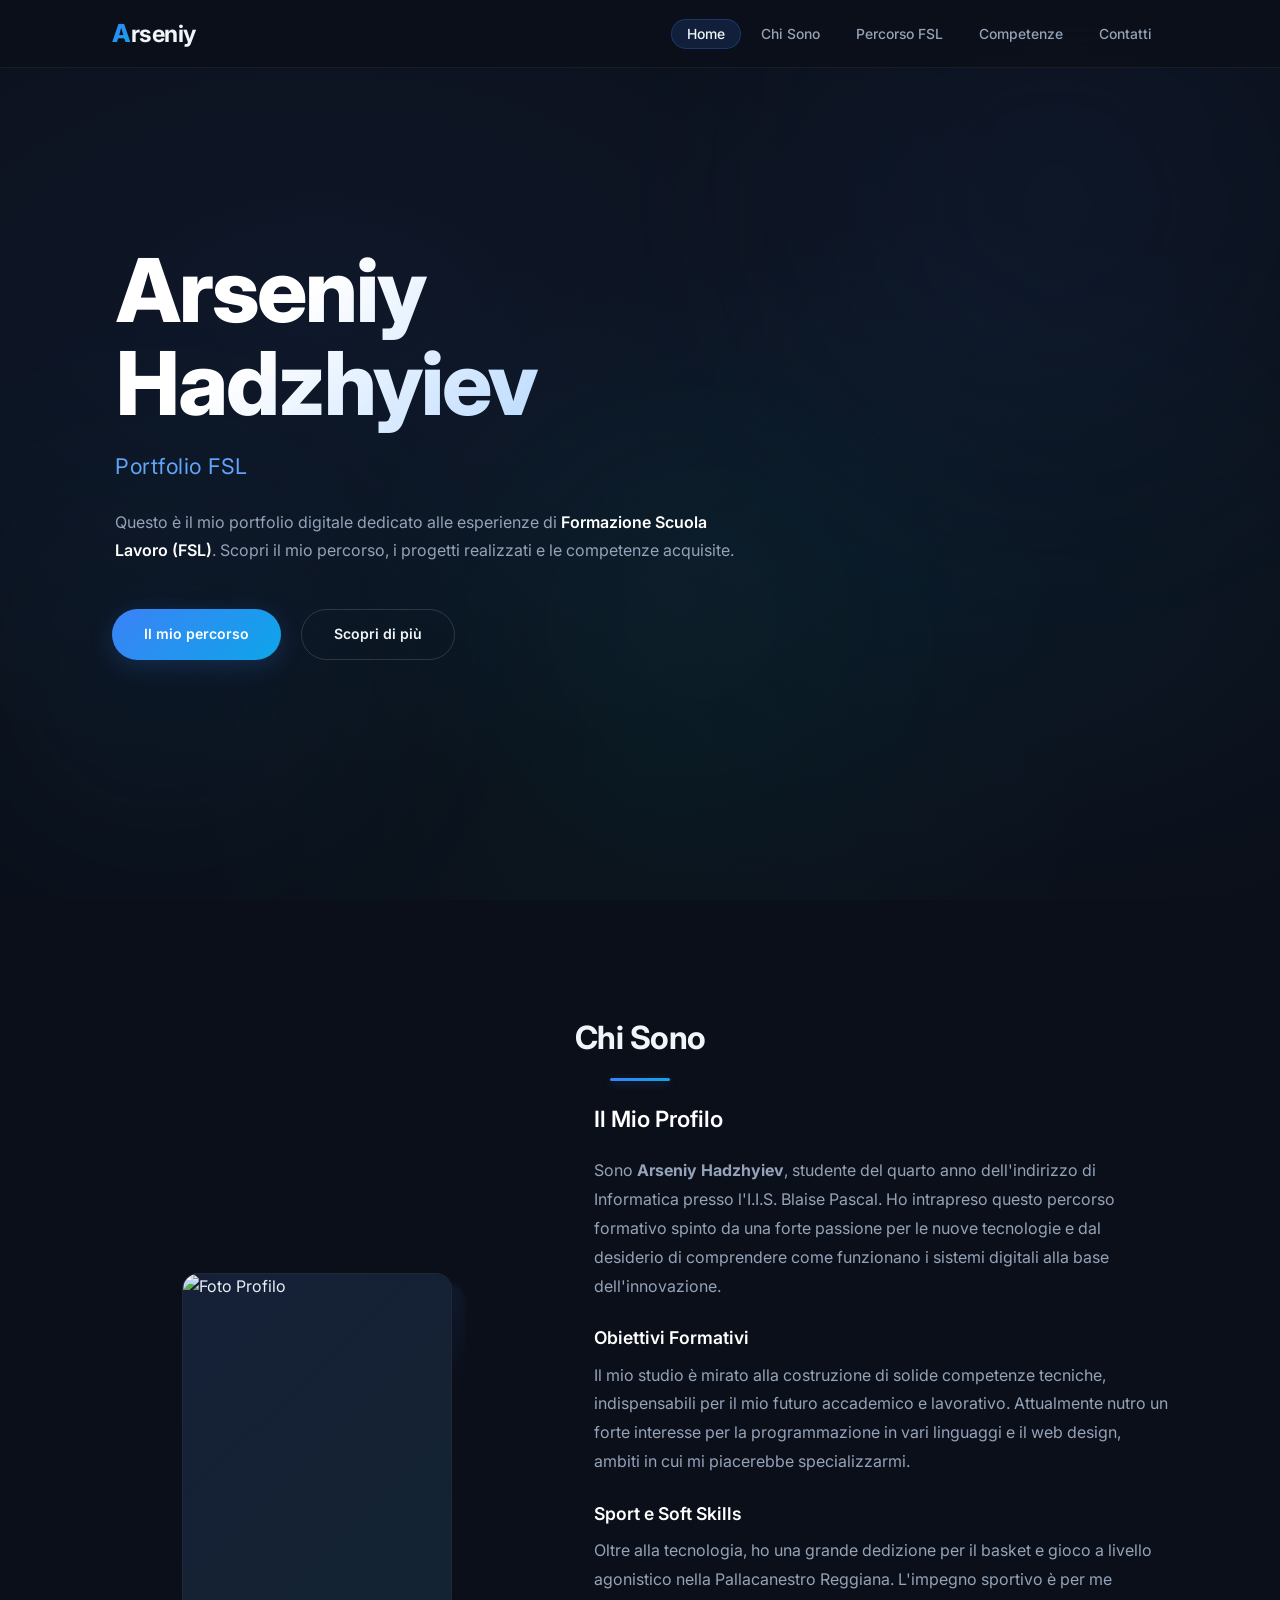
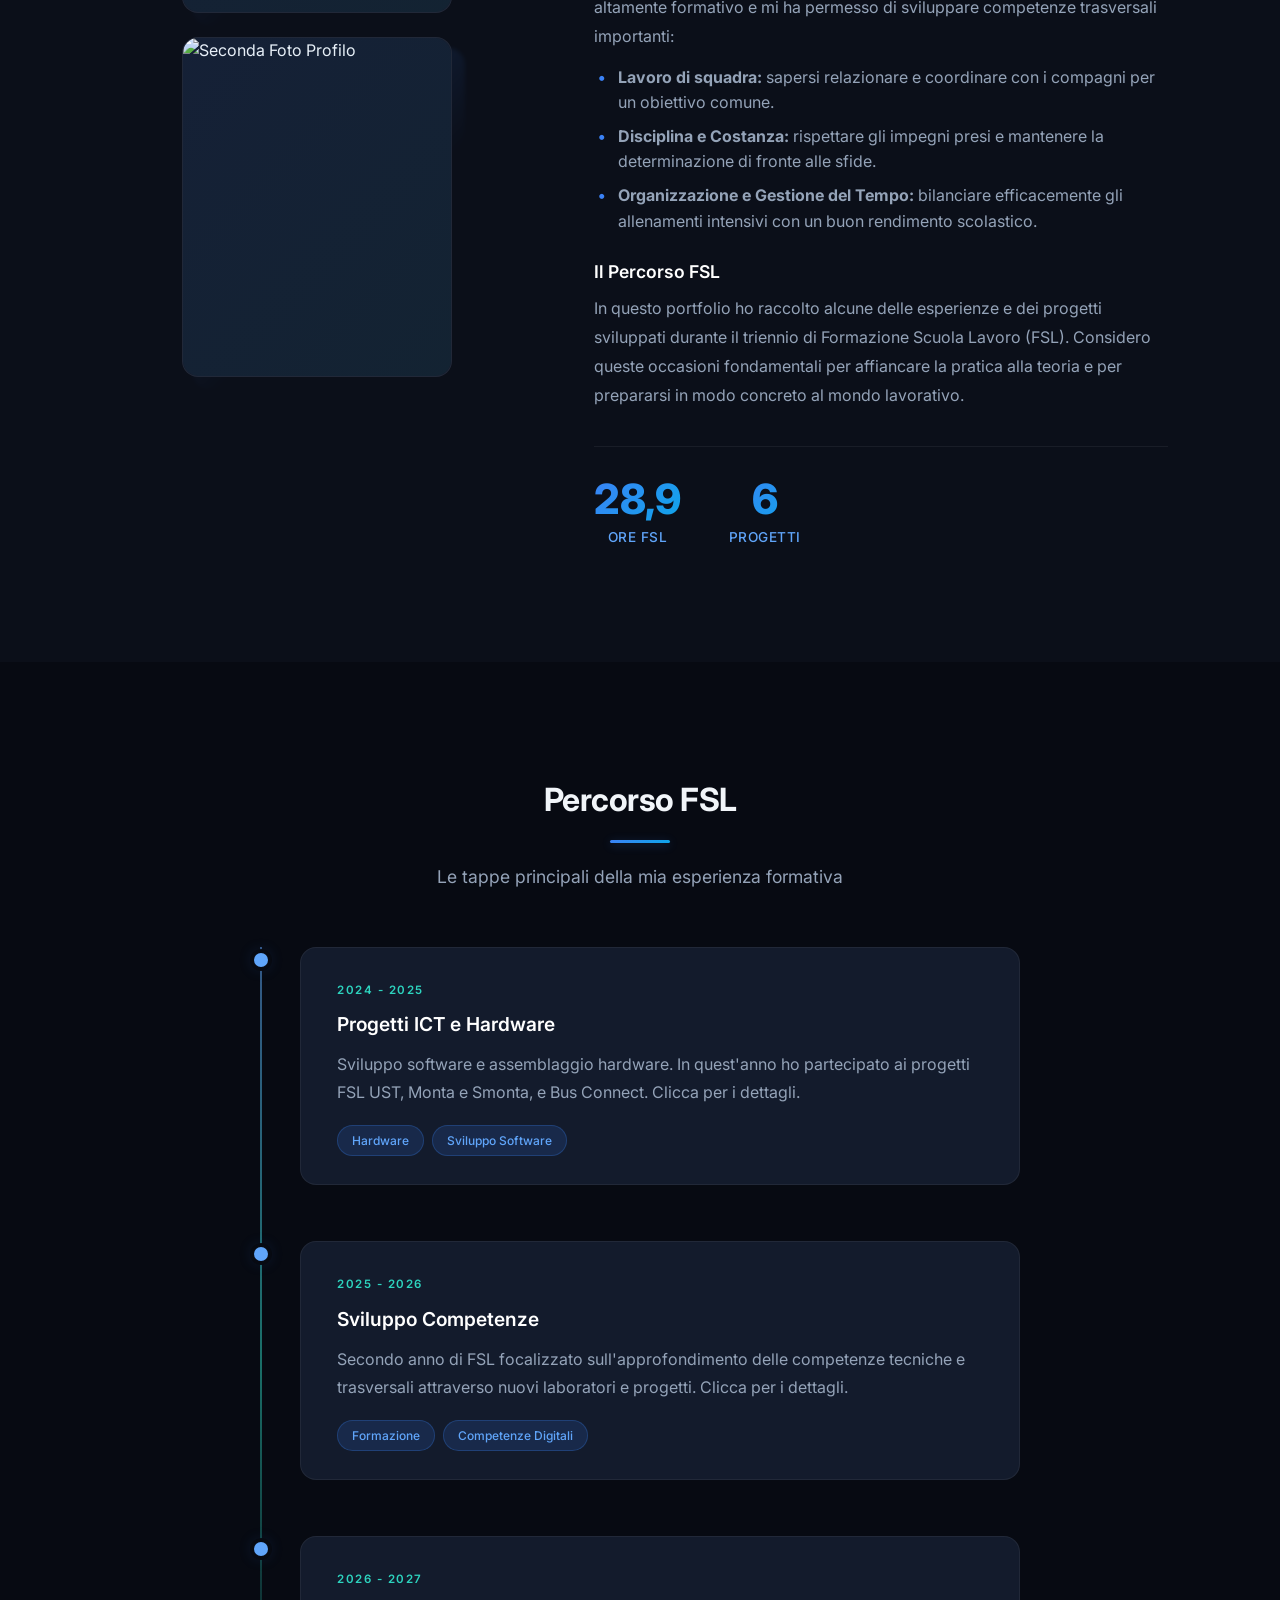
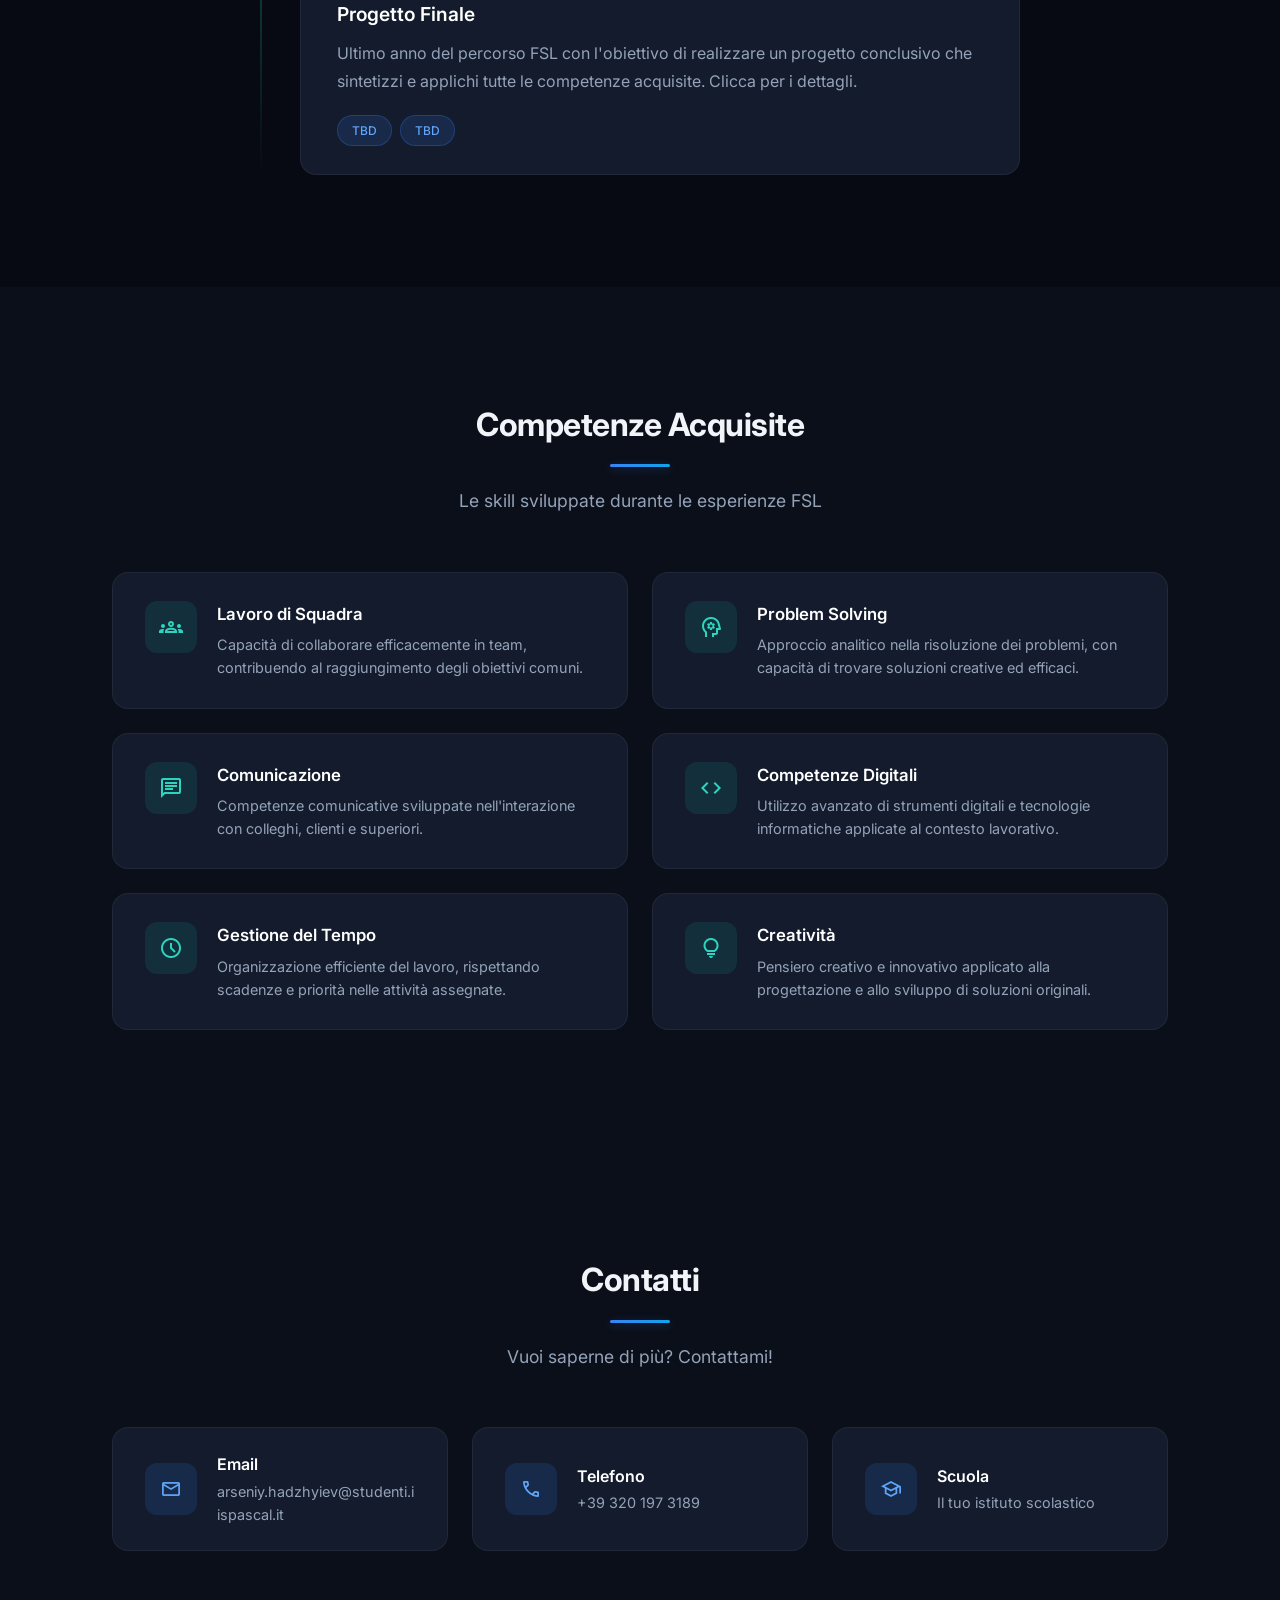
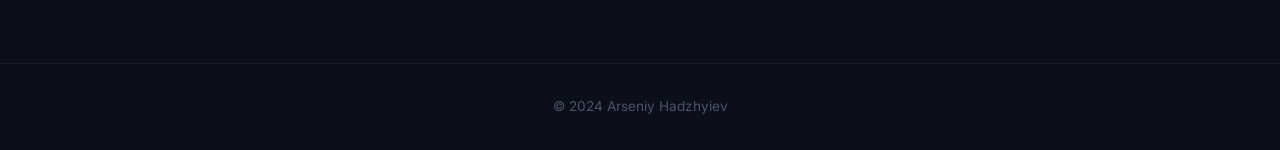
==== index.html @ a4fd539d "Add files via upload" ====
<!DOCTYPE html>
<html lang="it">
<head>
    <meta charset="UTF-8">
    <meta name="viewport" content="width=device-width, initial-scale=1.0">
    <meta name="description" content="Portfolio FSL - Formazione Scuola Lavoro">
    <title>Portfolio FSL | Arseniy</title>
    <link rel="stylesheet" href="style.css">
    <link rel="preconnect" href="https://fonts.googleapis.com">
    <link rel="preconnect" href="https://fonts.gstatic.com" crossorigin>
    <link href="https://fonts.googleapis.com/css2?family=Inter:wght@300;400;500;600;700;800&display=swap" rel="stylesheet">
    <link href="https://fonts.googleapis.com/css2?family=Material+Symbols+Outlined:opsz,wght,FILL,GRAD@24,400,0,0" rel="stylesheet">
</head>
<body>

    <!-- NAVBAR -->
    <nav class="navbar" id="navbar">
        <div class="nav-container">
            <a href="#home" class="nav-logo">
                <span class="logo-accent">A</span>rseniy
            </a>
            <ul class="nav-links" id="navLinks">
                <li><a href="#home" class="nav-link active" data-section="home">Home</a></li>
                <li><a href="#chi-sono" class="nav-link" data-section="chi-sono">Chi Sono</a></li>
                <li class="nav-item-dropdown no-dropdown">
                    <a href="#percorso" class="nav-link" data-section="percorso">Percorso FSL</a>
                    <ul class="dropdown-menu">
                        <li><a href="progetto-1.html" class="dropdown-link">2024 - 2025</a></li>
                        <li><a href="progetto-2.html" class="dropdown-link">2025 - 2026</a></li>
                        <li><a href="progetto-3.html" class="dropdown-link">2026 - 2027</a></li>
                    </ul>
                </li>

                <li><a href="#competenze" class="nav-link" data-section="competenze">Competenze</a></li>
                <li><a href="#contatti" class="nav-link" data-section="contatti">Contatti</a></li>
            </ul>
            <button class="nav-toggle" id="navToggle" aria-label="Menu">
                <span></span>
                <span></span>
                <span></span>
            </button>
        </div>
    </nav>

    <!-- HERO / HOME -->
    <section class="hero" id="home">
        <div class="hero-glow hero-glow-1"></div>
        <div class="hero-glow hero-glow-2"></div>
        <div class="hero-glow hero-glow-3"></div>
        <div class="hero-content">
            <h1 class="hero-title reveal-up">Arseniy Hadzhyiev</h1>
            <p class="hero-subtitle reveal-up">Portfolio FSL</p>
            <p class="hero-description reveal-up">
                Questo è il mio portfolio digitale dedicato alle esperienze di 
                <strong>Formazione Scuola Lavoro (FSL)</strong>. 
                Scopri il mio percorso, i progetti realizzati e le competenze acquisite.
            </p>
            <div class="hero-cta reveal-up">
                <a href="#percorso" class="btn btn-primary">Il mio percorso</a>
                <a href="#chi-sono" class="btn btn-outline">Scopri di più</a>
            </div>
        </div>
    </section>

    <!-- CHI SONO -->
    <section class="section" id="chi-sono">
        <div class="container">
            <h2 class="section-title reveal-up">Chi Sono</h2>
            <div class="section-line reveal-up"></div>
            <div class="about-grid">
                <div class="about-image reveal-left about-images-container">
                    
                    <!-- Foto Principale -->
                    <div class="about-img-wrapper">
                        <div class="about-img-placeholder">
                            <img src="/img/o.avif" alt="Foto Profilo" class="profile-photo">
                        </div>
                        <div class="about-img-border"></div>
                    </div>

                    <!-- Seconda Foto -->
                    <div class="about-img-wrapper">
                        <div class="about-img-placeholder">
                            <img src="/img/io.jpeg" alt="Seconda Foto Profilo" class="profile-photo">
                        </div>
                        <div class="about-img-border"></div>
                    </div>

                </div>
                <div class="about-text reveal-right">
                    <h3>Il Mio Profilo</h3>
                    <p>
                        Sono <strong>Arseniy Hadzhyiev</strong>, studente del quarto anno dell'indirizzo di Informatica presso l'I.I.S. Blaise Pascal. Ho intrapreso questo percorso formativo spinto da una forte passione per le nuove tecnologie e dal desiderio di comprendere come funzionano i sistemi digitali alla base dell'innovazione.
                    </p>

                    <h4>Obiettivi Formativi</h4>
                    <p>
                        Il mio studio è mirato alla costruzione di solide competenze tecniche, indispensabili per il mio futuro accademico e lavorativo. Attualmente nutro un forte interesse per la programmazione in vari linguaggi e il web design, ambiti in cui mi piacerebbe specializzarmi.
                    </p>

                    <h4>Sport e Soft Skills</h4>
                    <p>
                        Oltre alla tecnologia, ho una grande dedizione per il basket e gioco a livello agonistico nella Pallacanestro Reggiana. L'impegno sportivo è per me altamente formativo e mi ha permesso di sviluppare competenze trasversali importanti:
                    </p>
                    <ul>
                        <li><strong>Lavoro di squadra:</strong> sapersi relazionare e coordinare con i compagni per un obiettivo comune.</li>
                        <li><strong>Disciplina e Costanza:</strong> rispettare gli impegni presi e mantenere la determinazione di fronte alle sfide.</li>
                        <li><strong>Organizzazione e Gestione del Tempo:</strong> bilanciare efficacemente gli allenamenti intensivi con un buon rendimento scolastico.</li>
                    </ul>

                    <h4>Il Percorso FSL</h4>
                    <p>
                        In questo portfolio ho raccolto alcune delle esperienze e dei progetti sviluppati durante il triennio di Formazione Scuola Lavoro (FSL). Considero queste occasioni fondamentali per affiancare la pratica alla teoria e per prepararsi in modo concreto al mondo lavorativo.
                    </p>
                    <div class="about-stats">
                        <div class="stat-item">
                            <span class="stat-number" data-target="29.5">0</span>
                            <span class="stat-label">Ore FSL</span>
                        </div>
                        <div class="stat-item">
                            <span class="stat-number" data-target="6">0</span>
                            <span class="stat-label">Progetti</span>
                        </div>
                    </div>
                </div>
            </div>
        </div>
    </section>

    <!-- PERCORSO FSL -->
    <section class="section section-alt" id="percorso">
        <div class="container">
            <h2 class="section-title reveal-up">Percorso FSL</h2>
            <div class="section-line reveal-up"></div>
            <p class="section-subtitle reveal-up">Le tappe principali della mia esperienza formativa</p>

            <div class="timeline">
                <div class="timeline-item reveal-left">
                    <div class="timeline-marker"></div>
                    <a href="progetto-1.html" class="timeline-content">
                        <span class="timeline-date">2024 - 2025</span>
                        <h3>Progetti ICT e Hardware</h3>
                        <p>
                            Sviluppo software e assemblaggio hardware. In quest'anno ho partecipato 
                            ai progetti FSL UST, Monta e Smonta, e Bus Connect. Clicca per i dettagli.
                        </p>
                        <div class="timeline-tags">
                            <span class="tag">Hardware</span>
                            <span class="tag">Sviluppo Software</span>
                        </div>
                    </a>
                </div>
                <div class="timeline-item reveal-right">
                    <div class="timeline-marker"></div>
                    <a href="progetto-2.html" class="timeline-content">
                        <span class="timeline-date">2025 - 2026</span>
                        <h3>Sviluppo Competenze</h3>
                        <p>
                            Secondo anno di FSL focalizzato sull'approfondimento delle competenze 
                            tecniche e trasversali attraverso nuovi laboratori e progetti. Clicca per i dettagli.
                        </p>
                        <div class="timeline-tags">
                            <span class="tag">Formazione</span>
                            <span class="tag">Competenze Digitali</span>
                        </div>
                    </a>
                </div>
                <div class="timeline-item reveal-left">
                    <div class="timeline-marker"></div>
                    <a href="progetto-3.html" class="timeline-content">
                        <span class="timeline-date">2026 - 2027</span>
                        <h3>Progetto Finale</h3>
                        <p>
                            Ultimo anno del percorso FSL con l'obiettivo di realizzare un 
                            progetto conclusivo che sintetizzi e applichi tutte le competenze acquisite. Clicca per i dettagli.
                        </p>
                        <div class="timeline-tags">
                            <span class="tag">TBD</span>
                            <span class="tag">TBD</span>
                        </div>
                    </a>
                </div>
            </div>
        </div>
    </section>


    <!-- COMPETENZE -->
    <section class="section" id="competenze">
        <div class="container">
            <h2 class="section-title reveal-up">Competenze Acquisite</h2>
            <div class="section-line reveal-up"></div>
            <p class="section-subtitle reveal-up">Le skill sviluppate durante le esperienze FSL</p>

            <div class="skills-grid">
                <div class="skill-card reveal-up">
                    <div class="skill-icon">
                        <span class="material-symbols-outlined">groups</span>
                    </div>
                    <div>
                        <h3>Lavoro di Squadra</h3>
                        <p>Capacità di collaborare efficacemente in team, contribuendo al raggiungimento degli obiettivi comuni.</p>
                    </div>
                </div>
                <div class="skill-card reveal-up">
                    <div class="skill-icon">
                        <span class="material-symbols-outlined">psychology</span>
                    </div>
                    <div>
                        <h3>Problem Solving</h3>
                        <p>Approccio analitico nella risoluzione dei problemi, con capacità di trovare soluzioni creative ed efficaci.</p>
                    </div>
                </div>
                <div class="skill-card reveal-up">
                    <div class="skill-icon">
                        <span class="material-symbols-outlined">chat</span>
                    </div>
                    <div>
                        <h3>Comunicazione</h3>
                        <p>Competenze comunicative sviluppate nell'interazione con colleghi, clienti e superiori.</p>
                    </div>
                </div>
                <div class="skill-card reveal-up">
                    <div class="skill-icon">
                        <span class="material-symbols-outlined">code</span>
                    </div>
                    <div>
                        <h3>Competenze Digitali</h3>
                        <p>Utilizzo avanzato di strumenti digitali e tecnologie informatiche applicate al contesto lavorativo.</p>
                    </div>
                </div>
                <div class="skill-card reveal-up">
                    <div class="skill-icon">
                        <span class="material-symbols-outlined">schedule</span>
                    </div>
                    <div>
                        <h3>Gestione del Tempo</h3>
                        <p>Organizzazione efficiente del lavoro, rispettando scadenze e priorità nelle attività assegnate.</p>
                    </div>
                </div>
                <div class="skill-card reveal-up">
                    <div class="skill-icon">
                        <span class="material-symbols-outlined">lightbulb</span>
                    </div>
                    <div>
                        <h3>Creatività</h3>
                        <p>Pensiero creativo e innovativo applicato alla progettazione e allo sviluppo di soluzioni originali.</p>
                    </div>
                </div>
            </div>
        </div>
    </section>

    <!-- CONTATTI -->
    <section class="section" id="contatti">
        <div class="container">
            <h2 class="section-title reveal-up">Contatti</h2>
            <div class="section-line reveal-up"></div>
            <p class="section-subtitle reveal-up">Vuoi saperne di più? Contattami!</p>

            <div class="contact-cards reveal-up">
                <div class="contact-item">
                    <div class="contact-icon">
                        <span class="material-symbols-outlined">mail</span>
                    </div>
                    <div>
                        <h4>Email</h4>
                        <p><a href="https://mail.google.com/mail/?view=cm&fs=1&to=arseniy.hadzhyiev@studenti.iispascal.it" target="_blank" class="contact-link">arseniy.hadzhyiev@studenti.iispascal.it</a></p>
                    </div>
                </div>
                <div class="contact-item">
                    <div class="contact-icon">
                        <span class="material-symbols-outlined">phone</span>
                    </div>
                    <div>
                        <h4>Telefono</h4>
                        <p>+39 320 197 3189</p>
                    </div>
                </div>
                <div class="contact-item">
                    <div class="contact-icon">
                        <span class="material-symbols-outlined">school</span>
                    </div>
                    <div>
                        <h4>Scuola</h4>
                        <p>Il tuo istituto scolastico</p>
                    </div>
                </div>
            </div>
        </div>
    </section>

    <!-- FOOTER -->
    <footer class="footer">
        <div class="container">
            <div class="footer-content">
                <p>&copy; 2024 Arseniy Hadzhyiev</p>
            </div>
        </div>
    </footer>

    <script src="script.js"></script>
</body>
</html>
---- style.css ----
/* ========================================
   DESIGN TOKENS
   ======================================== */
:root {
    /* Background — Professional Midnight Slae */
    --bg:             #0b0f19;
    --bg-alt:         #070a12;
    --surface:        #131b2c;
    --surface-2:      #1c2841;
    --border:         rgba(255, 255, 255, 0.06);
    --border-hover:   rgba(255, 255, 255, 0.14);

    /* Text */
    --text:           #f1f5f9;
    --text-muted:     #94a3b8;
    --text-dim:       #475569;

    /* Accent — Modern Azure / Royal Blue */
    --accent:         #3b82f6;
    --accent-light:   #60a5fa;
    --accent-dark:    #2563eb;
    --accent-glow:    rgba(59, 130, 246, 0.15);
    --accent-glow2:   rgba(59, 130, 246, 0.25);
    
    /* Professional sleek gradient (Azure -> Sky) */
    --grad-accent:    linear-gradient(135deg, #3b82f6, #0ea5e9);

    /* Secondary accent — Soft Mint/Cyan for contrast */
    --accent2:        #14b8a6;
    --accent2-light:  #2dd4bf;
    --accent2-glow:   rgba(20, 184, 166, 0.12);

    /* Hero background with subtle professional gradients */
    --grad-hero:      radial-gradient(ellipse at 25% 35%, rgba(59, 130, 246, 0.08) 0%, transparent 55%),
                      radial-gradient(ellipse at 75% 65%, rgba(14, 165, 233, 0.06) 0%, transparent 45%),
                      radial-gradient(ellipse at 50% 85%, rgba(20, 184, 166, 0.04) 0%, transparent 50%);

    /* Typography */
    --font:           'Inter', -apple-system, BlinkMacSystemFont, sans-serif;

    /* Spacing */
    --section-pad:    7rem;

    /* Radius */
    --radius:         12px;
    --radius-lg:      16px;
    --radius-full:    999px;

    /* Transitions */
    --ease:           cubic-bezier(0.22, 1, 0.36, 1);
    --t-fast:         200ms;
    --t-mid:          350ms;
    --t-slow:         600ms;

    /* Shadows */
    --shadow:         0 8px 30px rgba(0,0,0,0.4);
    --shadow-accent:  0 6px 24px rgba(59, 130, 246, 0.2);

    --nav-h:          68px;
}

/* ========================================
   RESET
   ======================================== */
*, *::before, *::after { margin: 0; padding: 0; box-sizing: border-box; }

html {
    scroll-behavior: smooth;
    scroll-padding-top: var(--nav-h);
}

body {
    font-family: var(--font);
    background: var(--bg);
    color: var(--text);
    line-height: 1.6;
    overflow-x: hidden;
    -webkit-font-smoothing: antialiased;
}

::selection { background: var(--accent); color: #fff; }
a { color: inherit; text-decoration: none; }
ul { list-style: none; }

.container {
    max-width: 1120px;
    margin: 0 auto;
    padding: 0 2rem;
}

/* ========================================
   NAVBAR
   ======================================== */
.navbar {
    position: fixed;
    inset: 0 0 auto 0;
    height: var(--nav-h);
    z-index: 1000;
    background: rgba(11, 15, 25, 0.75);
    backdrop-filter: blur(18px);
    -webkit-backdrop-filter: blur(18px);
    border-bottom: 1px solid var(--border);
    transition: background var(--t-mid) var(--ease),
                box-shadow var(--t-mid) var(--ease),
                border-color var(--t-mid) var(--ease);
}

.navbar.scrolled {
    background: rgba(11, 15, 25, 0.96);
    box-shadow: 0 4px 30px rgba(0,0,0,0.4), 0 1px 0 rgba(59, 130, 246, 0.1);
    border-bottom-color: rgba(59, 130, 246, 0.15);
}

.nav-container {
    max-width: 1120px;
    margin: 0 auto;
    padding: 0 2rem;
    height: 100%;
    display: flex;
    align-items: center;
    justify-content: space-between;
}

.nav-logo {
    font-size: 1.45rem;
    font-weight: 700;
    letter-spacing: -0.5px;
    transition: opacity var(--t-fast);
}
.nav-logo:hover { opacity: 0.8; }

.logo-accent {
    background: var(--grad-accent);
    -webkit-background-clip: text;
    -webkit-text-fill-color: transparent;
    background-clip: text;
    font-weight: 800;
    font-size: 1.55rem;
}

.nav-links { display: flex; gap: 4px; list-style: none; }

/* Dropdown Container */
.nav-item-dropdown {
    position: relative;
}


.nav-link {
    padding: 7px 16px;
    font-size: 0.87rem;
    font-weight: 500;
    color: var(--text-muted);
    border-radius: var(--radius-full);
    transition: color var(--t-fast), background var(--t-fast);
}

.nav-link:hover {
    color: var(--text);
    background: rgba(255,255,255,0.05);
}

.nav-link.active {
    color: var(--text);
    background: var(--accent-glow);
    box-shadow: inset 0 0 0 1px rgba(59, 130, 246, 0.25);
}

/* Dropdown Menu */
.dropdown-menu {
    position: absolute;
    top: 120%; /* Vertical offset from projects.css */
    left: 50%;
    transform: translateX(-50%) translateY(10px);
    width: 140px;
    background: rgba(11, 15, 25, 0.95);
    backdrop-filter: blur(20px);
    border: 1px solid var(--border);
    border-radius: var(--radius);
    padding: 0.5rem;
    opacity: 0;
    visibility: hidden;
    transition: all 0.4s var(--ease);
    transition-delay: 0.1s;
    box-shadow: 0 10px 40px rgba(0,0,0,0.5);
    display: flex;
    flex-direction: column;
    gap: 2px;
    z-index: 1001;
    text-align: center;
}

/* Hide dropdown on Home page */
.nav-item-dropdown.no-dropdown:hover .dropdown-menu {
    display: none !important;
}

.nav-item-dropdown:not(.no-dropdown):hover .dropdown-menu {
    opacity: 1;
    visibility: visible;
    transform: translateX(-50%) translateY(0);
}

.dropdown-link {
    padding: 6px 10px; /* More compact padding */
    font-size: 0.82rem;
    font-weight: 500;
    color: var(--text-muted);
    border-radius: var(--radius);
    transition: all var(--t-fast);
    margin: 0 4px; /* Internal margins to shrink the hover box */
}

.dropdown-link:hover {
    color: var(--text);
    background: rgba(255,255,255,0.06);
}


.dropdown-link.active {
    color: var(--accent-light);
    background: var(--accent-glow);
}



/* Mobile toggle */

.nav-toggle {
    display: none;
    flex-direction: column;
    gap: 5px;
    background: none;
    border: none;
    cursor: pointer;
    padding: 6px;
    z-index: 1001;
}

.nav-toggle span {
    display: block;
    width: 22px;
    height: 2px;
    background: var(--text);
    border-radius: 2px;
    transition: transform var(--t-mid) var(--ease), opacity var(--t-fast);
}

.nav-toggle.active span:nth-child(1) { transform: translateY(7px) rotate(45deg); }
.nav-toggle.active span:nth-child(2) { opacity: 0; }
.nav-toggle.active span:nth-child(3) { transform: translateY(-7px) rotate(-45deg); }

/* ========================================
   HERO
   ======================================== */
.hero {
    min-height: 100vh;
    display: flex;
    align-items: center;
    justify-content: flex-start;
    position: relative;
    overflow: hidden;
    background: var(--grad-hero), var(--bg);
    padding: 0 2rem;
}

/* Ambient glows */
.hero-glow {
    position: absolute;
    border-radius: 50%;
    filter: blur(120px);
    pointer-events: none;
    opacity: 0.6;
}

.hero-glow-1 {
    width: 500px;
    height: 500px;
    background: rgba(59, 130, 246, 0.12);
    top: -5%;
    right: -2%;
    animation: drift 22s ease-in-out infinite;
}

.hero-glow-2 {
    width: 380px;
    height: 380px;
    background: rgba(14, 165, 233, 0.1);
    bottom: 5%;
    left: -2%;
    animation: drift 22s ease-in-out infinite reverse;
}

.hero-glow-3 {
    width: 250px;
    height: 250px;
    background: rgba(20, 184, 166, 0.08);
    top: 55%;
    left: 45%;
    animation: drift 26s ease-in-out infinite;
    animation-delay: -5s;
}

@keyframes drift {
    0%, 100% { transform: translate(0, 0); }
    50%      { transform: translate(30px, -20px); }
}

.hero-content {
    text-align: left;
    padding: 6rem 0;
    max-width: 640px;
    margin-left: max(2rem, calc((100vw - 1120px) / 2));
    position: relative;
    z-index: 1;
}

.hero-title {
    font-size: clamp(2.8rem, 7vw, 5.5rem);
    font-weight: 800;
    padding: 4px;
    letter-spacing: -2px;
    line-height: 1.05;
    margin-bottom: 1rem;
    background: linear-gradient(135deg, #ffffff 30%, #93c5fd 100%);
    -webkit-background-clip: text;
    -webkit-text-fill-color: transparent;
    background-clip: text;
}

.hero-subtitle {
    font-size: 1.35rem;
    color: var(--accent-light);
    font-weight: 400;
    margin-bottom: 1.5rem;
    padding-left: 3px;
    letter-spacing: 0.5px;
}

.hero-description {
    font-size: 1rem;
    color: var(--text-muted);
    line-height: 1.8;
    margin-bottom: 2.75rem;
    padding-left: 3px;
}

.hero-description strong {
    color: #fff;
    font-weight: 600;
}

.hero-cta {
    display: flex;
    gap: 1.25rem;
    flex-wrap: wrap;
}

/* ========================================
   BUTTONS
   ======================================== */
.btn {
    display: inline-flex;
    align-items: center;
    gap: 0.5rem;
    padding: 13px 32px;
    font-family: var(--font);
    font-size: 0.88rem;
    font-weight: 600;
    border-radius: var(--radius-full);
    border: none;
    cursor: pointer;
    transition: all var(--t-mid) var(--ease);
}

.btn-primary {
    background: var(--grad-accent);
    color: #fff;
    box-shadow: var(--shadow-accent);
}

.btn-primary:hover {
    transform: translateY(-2px);
    box-shadow: 0 8px 24px rgba(59, 130, 246, 0.35);
}

.btn-outline {
    background: transparent;
    color: var(--text);
    border: 1px solid var(--border-hover);
}

.btn-outline:hover {
    border-color: var(--accent-light);
    color: #fff;
    background: var(--accent-glow);
    transform: translateY(-2px);
    box-shadow: 0 4px 16px rgba(59, 130, 246, 0.15);
}

.btn-full { width: 100%; justify-content: center; }

/* ========================================
   SECTIONS
   ======================================== */
.section {
    padding: var(--section-pad) 0;
}

.section-alt {
    background: var(--bg-alt);
}

.section-title {
    font-size: 2rem;
    font-weight: 700;
    text-align: center;
    letter-spacing: -0.5px;
}

.section-line {
    width: 60px;
    height: 3px;
    background: var(--grad-accent);
    margin: 0.9rem auto 1.25rem;
    border-radius: var(--radius-full);
    box-shadow: 0 2px 10px rgba(59, 130, 246, 0.3);
}

.section-subtitle {
    text-align: center;
    color: var(--text-muted);
    font-size: 1.1rem;
    max-width: 520px;
    margin: 0 auto 3.5rem;
}

/* ========================================
   ABOUT
   ======================================== */
.about-grid {
    display: grid;
    grid-template-columns: 1fr 1.4fr;
    gap: 4.5rem;
    align-items: center;
}

.about-img-wrapper {
    position: relative;
    width: 270px;
    height: 340px;
    margin: 0 auto;
}

.about-img-placeholder {
    width: 100%;
    height: 100%;
    background: var(--surface);
    border-radius: var(--radius-lg);
    display: flex;
    align-items: center;
    justify-content: center;
    border: 1px solid var(--border);
    position: relative;
    z-index: 1;
    overflow: hidden;
}

.about-img-placeholder::after {
    content: '';
    position: absolute;
    inset: 0;
    background: linear-gradient(135deg, rgba(59, 130, 246, 0.05), rgba(20, 184, 166, 0.05));
    border-radius: inherit;
}

.about-img-placeholder .material-symbols-outlined {
    font-size: 64px;
    background: var(--grad-accent);
    -webkit-background-clip: text;
    -webkit-text-fill-color: transparent;
    filter: drop-shadow(0 4px 10px rgba(59, 130, 246, 0.2));
}

.about-img-border {
    position: absolute;
    inset: -1px;
    border-radius: calc(var(--radius-lg) + 1px);
    background: linear-gradient(135deg, var(--accent), transparent 60%);
    opacity: 0.3;
    transform: translate(12px, 12px);
    transition: transform var(--t-slow) var(--ease), opacity var(--t-slow) var(--ease);
    z-index: 0;
    filter: blur(2px);
}

.about-img-wrapper:hover .about-img-border {
    transform: translate(6px, 6px);
    opacity: 0.5;
    filter: blur(4px);
}

.about-images-container {
    display: flex;
    gap: 1.5rem;
    flex-wrap: wrap;
    justify-content: center;
}

.profile-photo {
    width: 100%;
    height: 100%;
    object-fit: cover;
    display: block;
}

.about-text h3 {
    font-size: 1.4rem;
    font-weight: 600;
    margin-bottom: 1.25rem;
    color: #fff;
}

.about-text p {
    color: var(--text-muted);
    margin-bottom: 0.85rem;
    line-height: 1.8;
}

.about-text h4 {
    font-size: 1.1rem;
    font-weight: 600;
    color: #fff;
    margin-top: 1.5rem;
    margin-bottom: 0.5rem;
}

.about-text ul {
    list-style: none;
    color: var(--text-muted);
    margin-bottom: 1.25rem;
    padding-left: 0.25rem;
}

.about-text ul li {
    margin-bottom: 0.5rem;
    position: relative;
    padding-left: 1.25rem;
}

.about-text ul li::before {
    content: '•';
    color: var(--accent);
    position: absolute;
    left: 0;
    top: 0;
    font-weight: bold;
}

.about-stats {
    display: flex;
    gap: 3rem;
    margin-top: 2.25rem;
    padding-top: 1.75rem;
    border-top: 1px solid var(--border);
}

.stat-item { text-align: center; }

.stat-number {
    display: block;
    font-size: 2.6rem;
    font-weight: 800;
    background: var(--grad-accent);
    -webkit-background-clip: text;
    -webkit-text-fill-color: transparent;
    background-clip: text;
    line-height: 1.2;
}

.stat-label {
    font-size: 0.85rem;
    color: var(--accent-light);
    font-weight: 500;
    text-transform: uppercase;
    letter-spacing: 0.5px;
}

/* ========================================
   TIMELINE
   ======================================== */
.timeline {
    position: relative;
    max-width: 760px;
    margin: 0 auto;
    padding-left: 40px;
}

.timeline::before {
    content: '';
    position: absolute;
    left: 0;
    top: 0;
    bottom: 0;
    width: 2px;
    background: linear-gradient(to bottom, var(--accent-light), var(--accent2-light), transparent);
    opacity: 0.5;
}

.timeline-item {
    position: relative;
    margin-bottom: 3.5rem;
}

.timeline-item:last-child { margin-bottom: 0; }

.timeline-marker {
    position: absolute;
    left: -46px;
    top: 6px;
    width: 14px;
    height: 14px;
    border-radius: 50%;
    background: var(--accent-light);
    box-shadow: 0 0 0 4px var(--bg-alt), 0 0 16px var(--accent-glow2);
    transition: transform var(--t-mid) cubic-bezier(0.34,1.56,0.64,1);
}

.timeline-item:hover .timeline-marker { 
    transform: scale(1.3); 
    background: #fff;
    box-shadow: 0 0 0 4px var(--bg-alt), 0 0 20px var(--accent-light);
}

.timeline-content {
    display: block;
    cursor: pointer;
    background: var(--surface);
    border: 1px solid var(--border);
    border-radius: var(--radius-lg);
    padding: 1.75rem 2.25rem;
    transition: border-color var(--t-mid) var(--ease),
                box-shadow var(--t-mid) var(--ease),
                transform var(--t-mid) var(--ease);
}

.timeline-content:hover {
    border-color: var(--accent-light);
    box-shadow: 0 8px 28px rgba(59, 130, 246, 0.12);
    transform: translateX(6px);
}

.timeline-date {
    font-size: 0.72rem;
    font-weight: 600;
    color: var(--accent2-light);
    text-transform: uppercase;
    letter-spacing: 1.5px;
}

.timeline-content h3 {
    font-size: 1.2rem;
    font-weight: 600;
    margin: 8px 0 10px;
    color: #fff;
}

.timeline-content p {
    color: var(--text-muted);
    line-height: 1.75;
}

.timeline-tags {
    display: flex;
    gap: 8px;
    margin-top: 1.2rem;
    flex-wrap: wrap;
}

.tag {
    padding: 5px 14px;
    font-size: 0.75rem;
    font-weight: 500;
    background: var(--accent-glow);
    color: var(--accent-light);
    border-radius: var(--radius-full);
    border: 1px solid rgba(59, 130, 246, 0.25);
}

/* ========================================
   SKILLS
   ======================================== */
.skills-grid {
    display: grid;
    grid-template-columns: repeat(2, 1fr);
    gap: 1.5rem;
}

.skill-card {
    background: var(--surface);
    border: 1px solid var(--border);
    border-radius: var(--radius-lg);
    padding: 1.75rem 2rem;
    display: flex;
    align-items: flex-start;
    gap: 1.25rem;
    transition: border-color var(--t-mid) var(--ease),
                box-shadow var(--t-mid) var(--ease),
                transform var(--t-mid) var(--ease);
    position: relative;
    overflow: hidden;
}

.skill-card::before {
    content: '';
    position: absolute;
    top: 0;
    left: 0;
    width: 100%;
    height: 100%;
    background: linear-gradient(135deg, var(--accent-glow), transparent 70%);
    opacity: 0;
    transition: opacity var(--t-mid);
}

.skill-card:hover {
    border-color: var(--accent-light);
    box-shadow: 0 8px 28px rgba(14, 165, 233, 0.12);
    transform: translateY(-4px);
}

.skill-card:hover::before { opacity: 1; }

.skill-icon {
    width: 52px;
    height: 52px;
    border-radius: var(--radius);
    background: var(--accent2-glow);
    display: flex;
    align-items: center;
    justify-content: center;
    flex-shrink: 0;
    transition: background var(--t-mid), transform var(--t-mid) cubic-bezier(0.34,1.56,0.64,1);
    position: relative;
    z-index: 1;
}

.skill-card:hover .skill-icon {
    background: rgba(14, 165, 233, 0.2);
    transform: scale(1.08);
}

.skill-icon .material-symbols-outlined {
    font-size: 24px;
    color: var(--accent2-light);
}
img{
    width: 100%;
    object-fit: cover;
}

.skill-card h3 {
    font-size: 1.05rem;
    font-weight: 600;
    margin-bottom: 6px;
    position: relative;
    z-index: 1;
    color: #fff;
}

.skill-card p {
    color: var(--text-muted);
    font-size: 0.9rem;
    line-height: 1.6;
    position: relative;
    z-index: 1;
}

/* ========================================
   CONTACT
   ======================================== */
.contact-cards {
    display: flex;
    justify-content: center;
    gap: 1.5rem;
    flex-wrap: wrap;
}

.contact-item {
    display: flex;
    align-items: center;
    gap: 1.25rem;
    padding: 1.5rem 2rem;
    background: var(--surface);
    border: 1px solid var(--border);
    border-radius: var(--radius-lg);
    transition: border-color var(--t-mid), transform var(--t-mid), box-shadow var(--t-mid);
    min-width: 270px;
    flex: 1;
    max-width: 340px;
}

.contact-item:hover {
    border-color: var(--accent);
    transform: translateY(-4px);
    box-shadow: 0 8px 24px rgba(59, 130, 246, 0.15);
}

.contact-icon {
    width: 52px;
    height: 52px;
    border-radius: var(--radius);
    background: var(--accent-glow);
    display: flex;
    align-items: center;
    justify-content: center;
    flex-shrink: 0;
}

.contact-icon .material-symbols-outlined {
    font-size: 22px;
    color: var(--accent-light);
}

.contact-item h4 {
    font-size: 1rem;
    font-weight: 600;
    margin-bottom: 2px;
    color: #fff;
}

.contact-item p {
    color: var(--text-muted);
    font-size: 0.9rem;
}

.contact-link {
    color: var(--text-muted);
    text-decoration: none;
    word-break: break-all;
    transition: color var(--t-fast);
}

.contact-link:hover {
    color: var(--accent);
}

/* ========================================
   FOOTER
   ======================================== */
.footer {
    padding: 2rem 0;
    border-top: 1px solid var(--border);
}

.footer-content {
    text-align: center;
}

.footer-content p {
    color: var(--text-dim);
    font-size: 0.85rem;
}

/* ========================================
   REVEAL ANIMATIONS
   ======================================== */
.reveal-up,
.reveal-left,
.reveal-right {
    opacity: 0;
    transition: opacity var(--t-slow) var(--ease),
                transform var(--t-slow) var(--ease);
}

.reveal-up    { transform: translateY(36px); }
.reveal-left  { transform: translateX(-36px); }
.reveal-right { transform: translateX(36px); }

.reveal-up.revealed,
.reveal-left.revealed,
.reveal-right.revealed {
    opacity: 1;
    transform: translate(0, 0);
}

.reveal-up:nth-child(2) { transition-delay: 80ms; }
.reveal-up:nth-child(3) { transition-delay: 160ms; }
.reveal-up:nth-child(4) { transition-delay: 240ms; }
.reveal-up:nth-child(5) { transition-delay: 320ms; }
.reveal-up:nth-child(6) { transition-delay: 400ms; }

/* ========================================
   RESPONSIVE
   ======================================== */
@media (max-width: 992px) {
    .about-grid {
        grid-template-columns: 1fr;
        gap: 2.5rem;
        text-align: center;
    }
    .about-stats { justify-content: center; }
    .skills-grid { grid-template-columns: 1fr; }
}

@media (max-width: 768px) {
    :root {
        --section-pad: 5rem;
        --nav-h: 60px;
    }

    .nav-links {
        position: fixed;
        top: 0;
        right: -100%;
        width: 270px;
        height: 100vh;
        background: rgba(11, 15, 25, 0.98);
        backdrop-filter: blur(24px);
        -webkit-backdrop-filter: blur(24px);
        flex-direction: column;
        padding: calc(var(--nav-h) + 1.5rem) 1.5rem 1.5rem;
        gap: 4px;
        border-left: 1px solid var(--border);
        transition: right var(--t-mid) var(--ease);
    }

    .nav-links.open { right: 0; }
    
    /* Mobile Dropdown adjustment */
    .nav-item-dropdown .dropdown-menu {
        position: static;
        transform: none;
        width: 100%;
        opacity: 1;
        visibility: visible;
        background: transparent;
        border: none;
        padding-left: 1.5rem;
        box-shadow: none;
        display: flex; /* Keep it visible on mobile or handle with JS if preferred */
        transition: none;
    }

    .nav-item-dropdown:hover .dropdown-menu {
        transform: none;
    }
    
    .dropdown-link {
        font-size: 0.85rem;
        padding: 10px 0;
    }

    .nav-toggle { display: flex; }


    .hero { justify-content: center; }
    .hero-content {
        text-align: center;
        margin-left: 0;
    }
    .hero-cta { justify-content: center; }
    .hero-title { letter-spacing: -1px; }

    .timeline { padding-left: 28px; }
    .timeline-marker { left: -34px; }
    .timeline-content { padding: 1.25rem; }
    .about-img-wrapper { width: 210px; height: 260px; }
}

@media (max-width: 480px) {
    .about-stats { flex-direction: column; gap: 1.25rem; }
    .hero-cta { flex-direction: column; align-items: center; }
    .contact-cards { flex-direction: column; align-items: center; }
    .contact-item { max-width: 100%; }
}
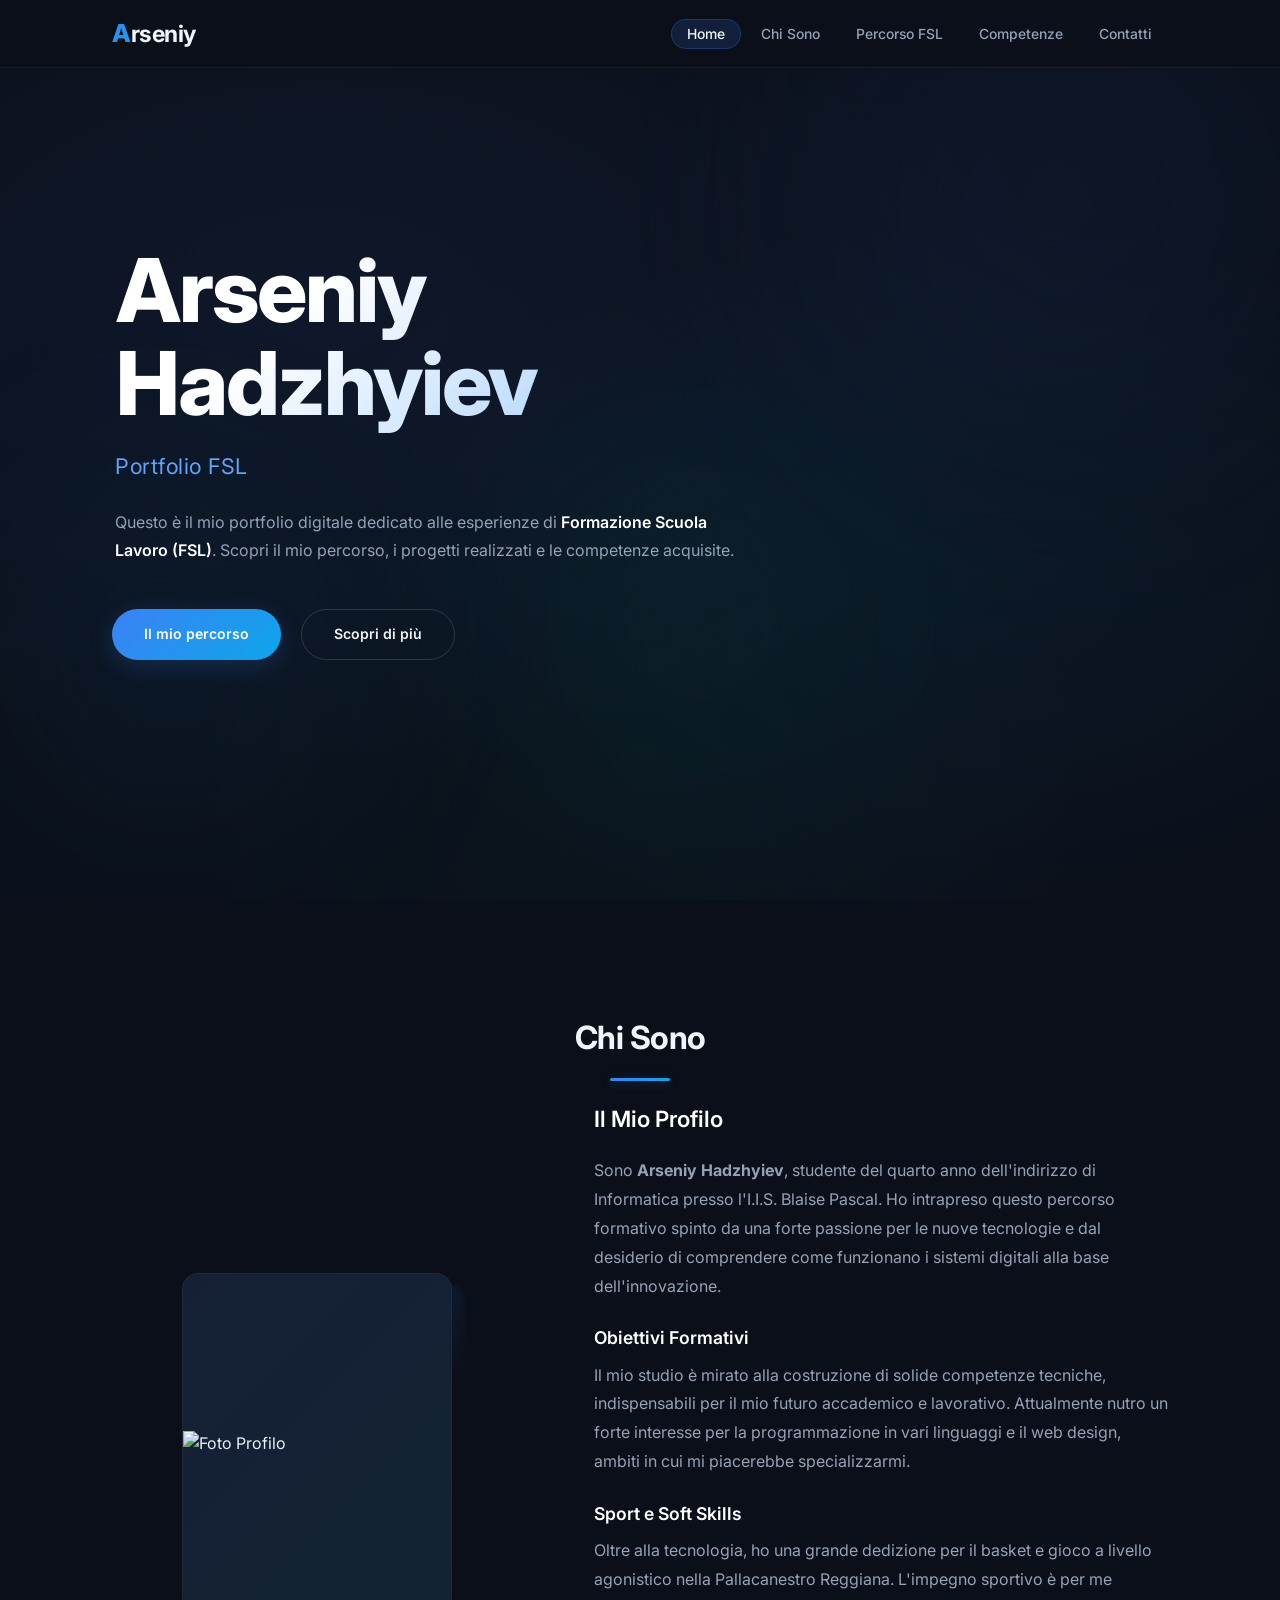
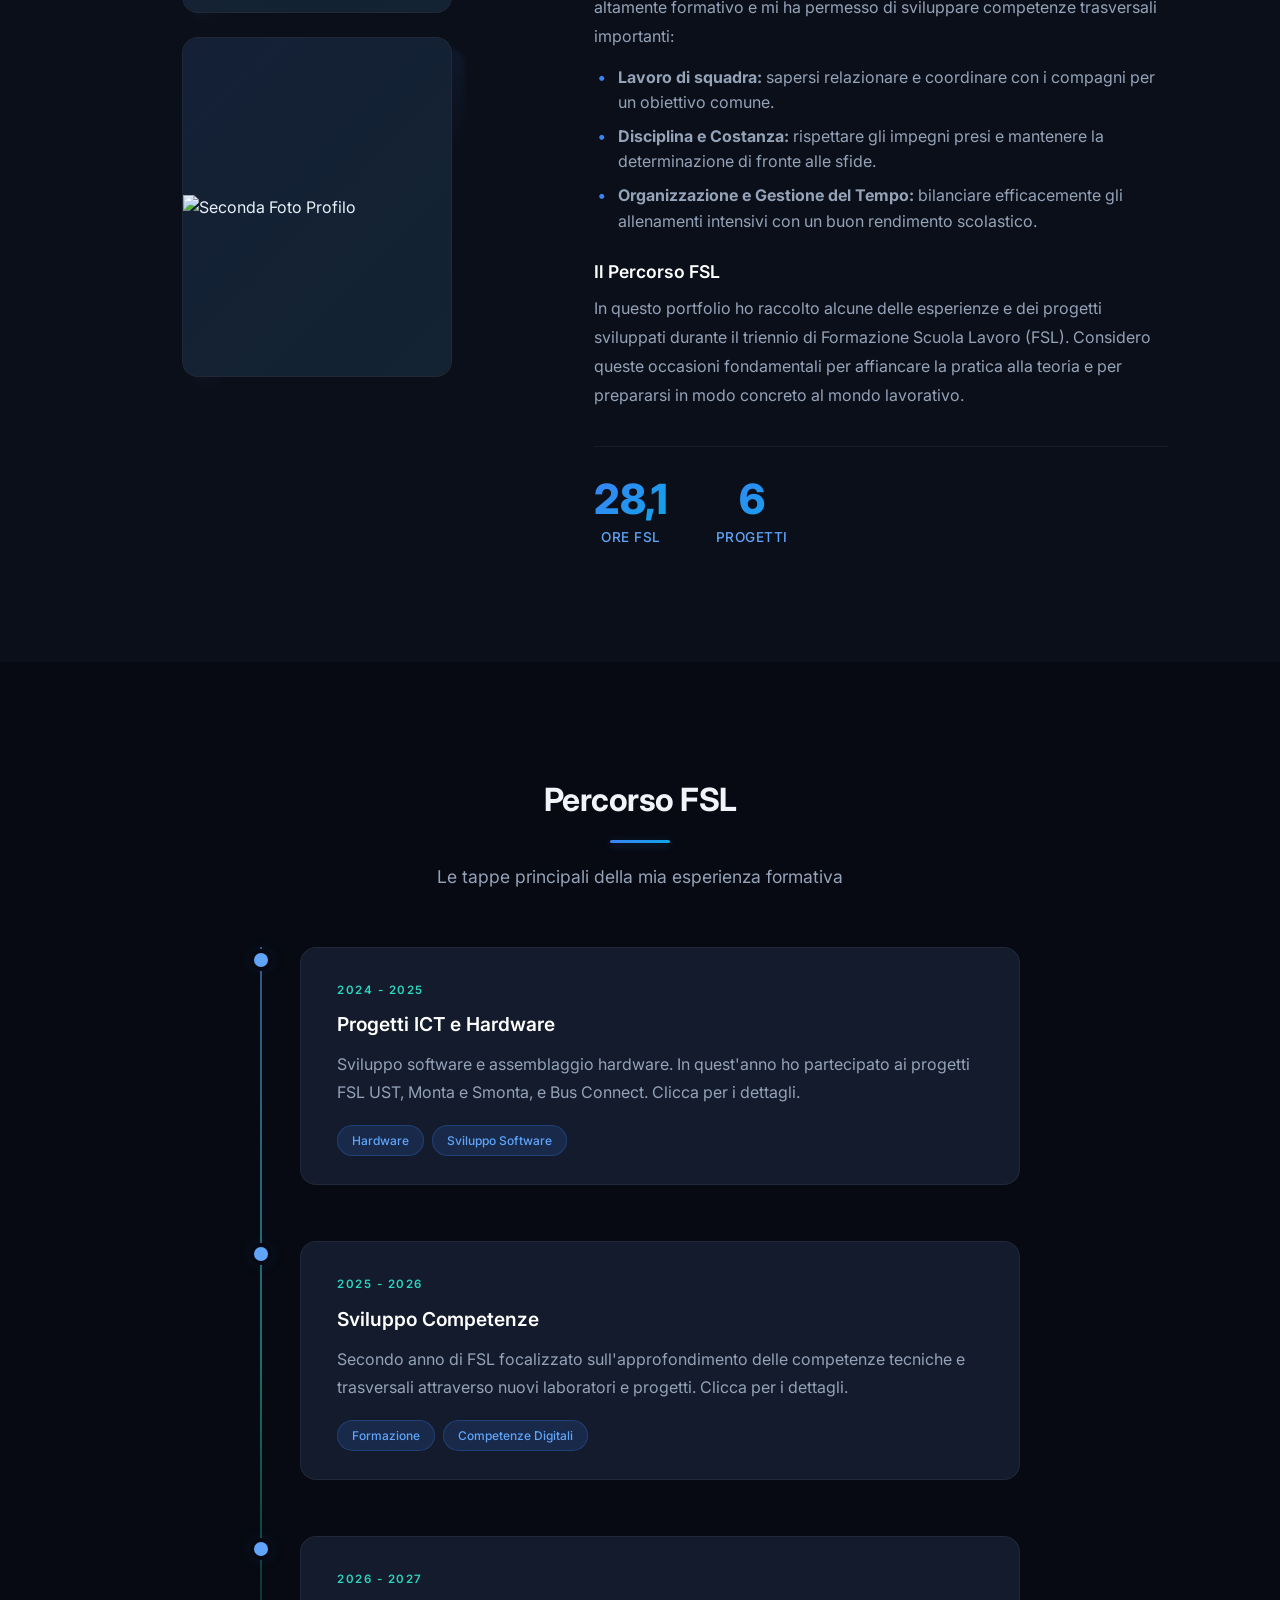
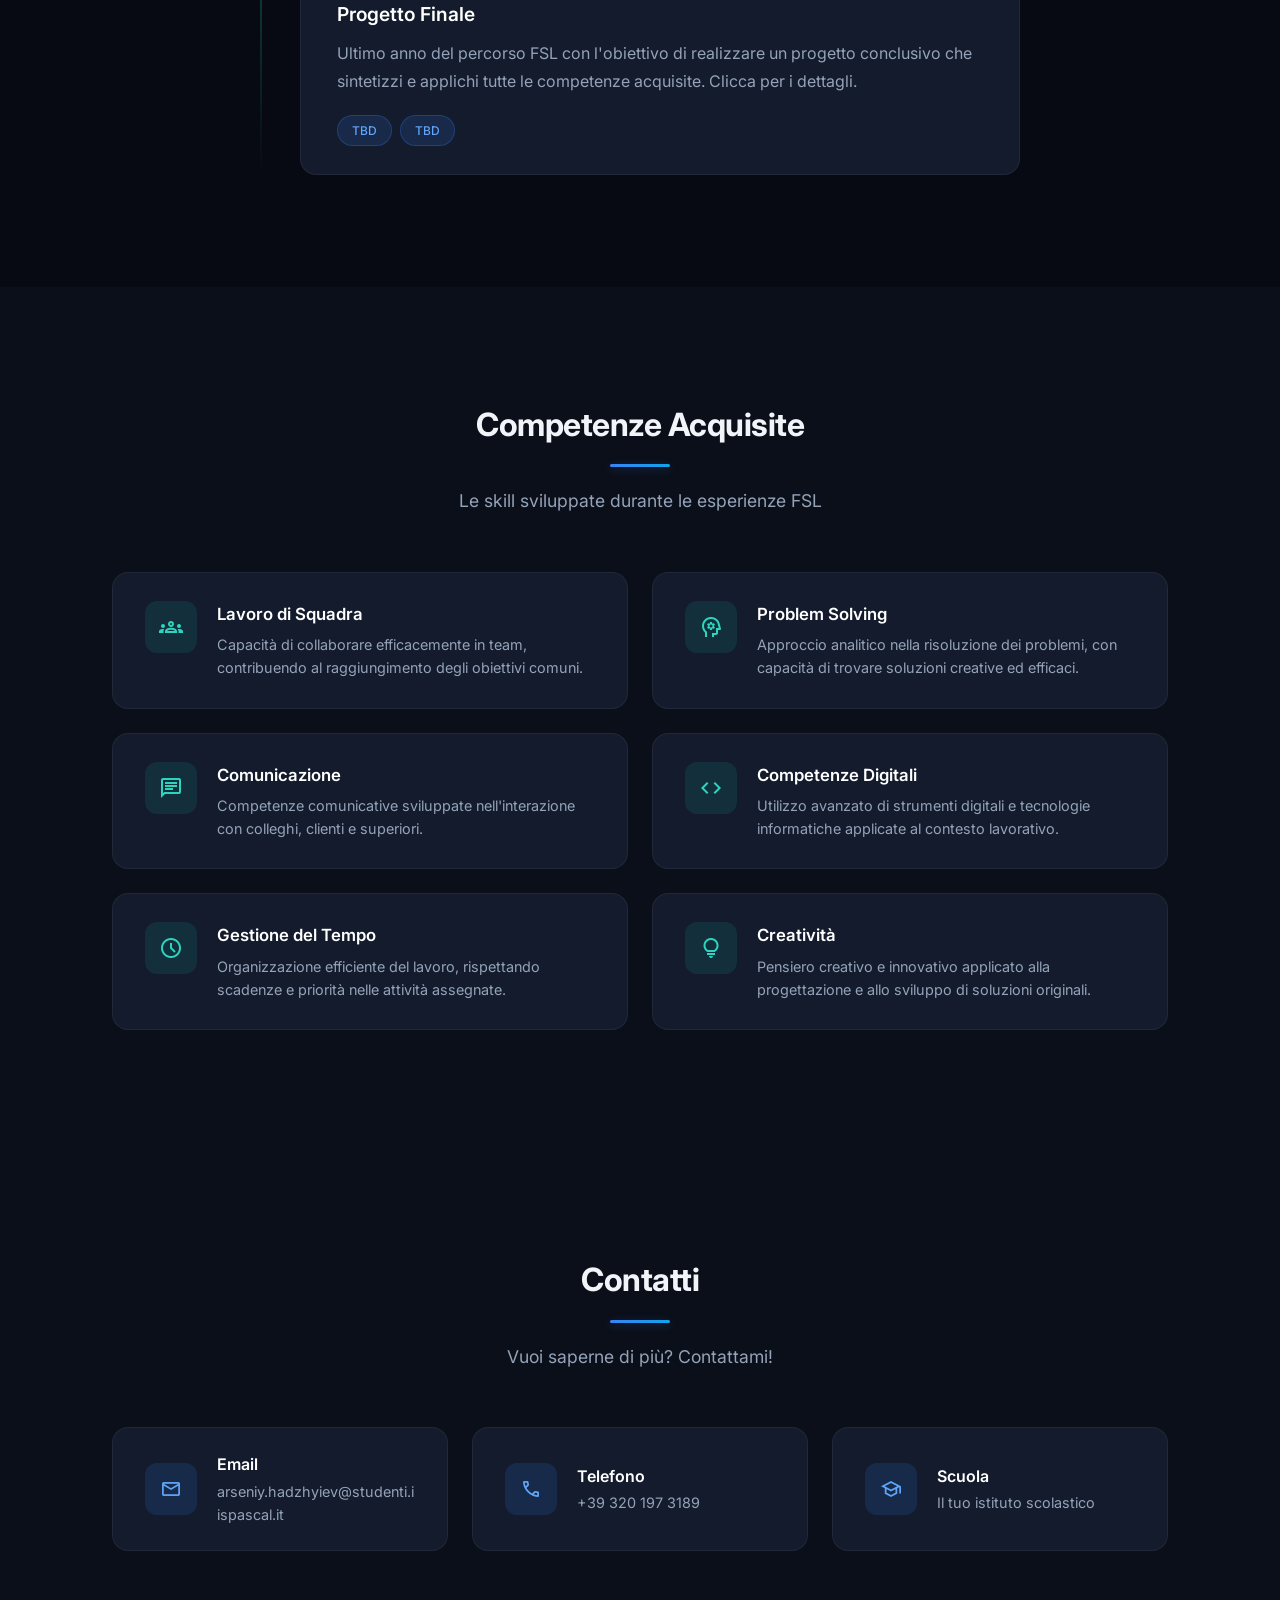
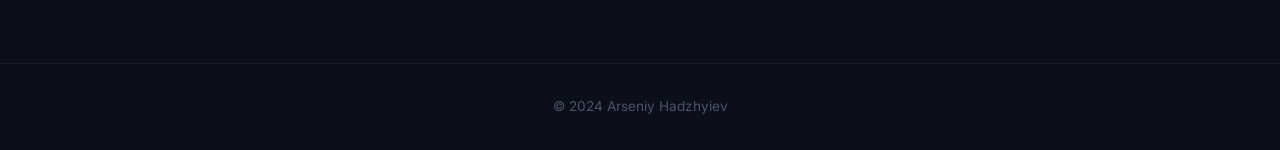
==== commit 3a551284: "Update index.html" ====
--- a/index.html
+++ b/index.html
@@ -73,7 +73,7 @@
                     <!-- Foto Principale -->
                     <div class="about-img-wrapper">
                         <div class="about-img-placeholder">
-                            <img src="/img/o.avif" alt="Foto Profilo" class="profile-photo">
+                            <img src="img/o.avif" alt="Foto Profilo">
                         </div>
                         <div class="about-img-border"></div>
                     </div>
@@ -81,7 +81,7 @@
                     <!-- Seconda Foto -->
                     <div class="about-img-wrapper">
                         <div class="about-img-placeholder">
-                            <img src="/img/io.jpeg" alt="Seconda Foto Profilo" class="profile-photo">
+                            <img src="img/io.jpeg" alt="Seconda Foto Profilo">
                         </div>
                         <div class="about-img-border"></div>
                     </div>
@@ -301,4 +301,4 @@
 
     <script src="script.js"></script>
 </body>
-</html>+</html>
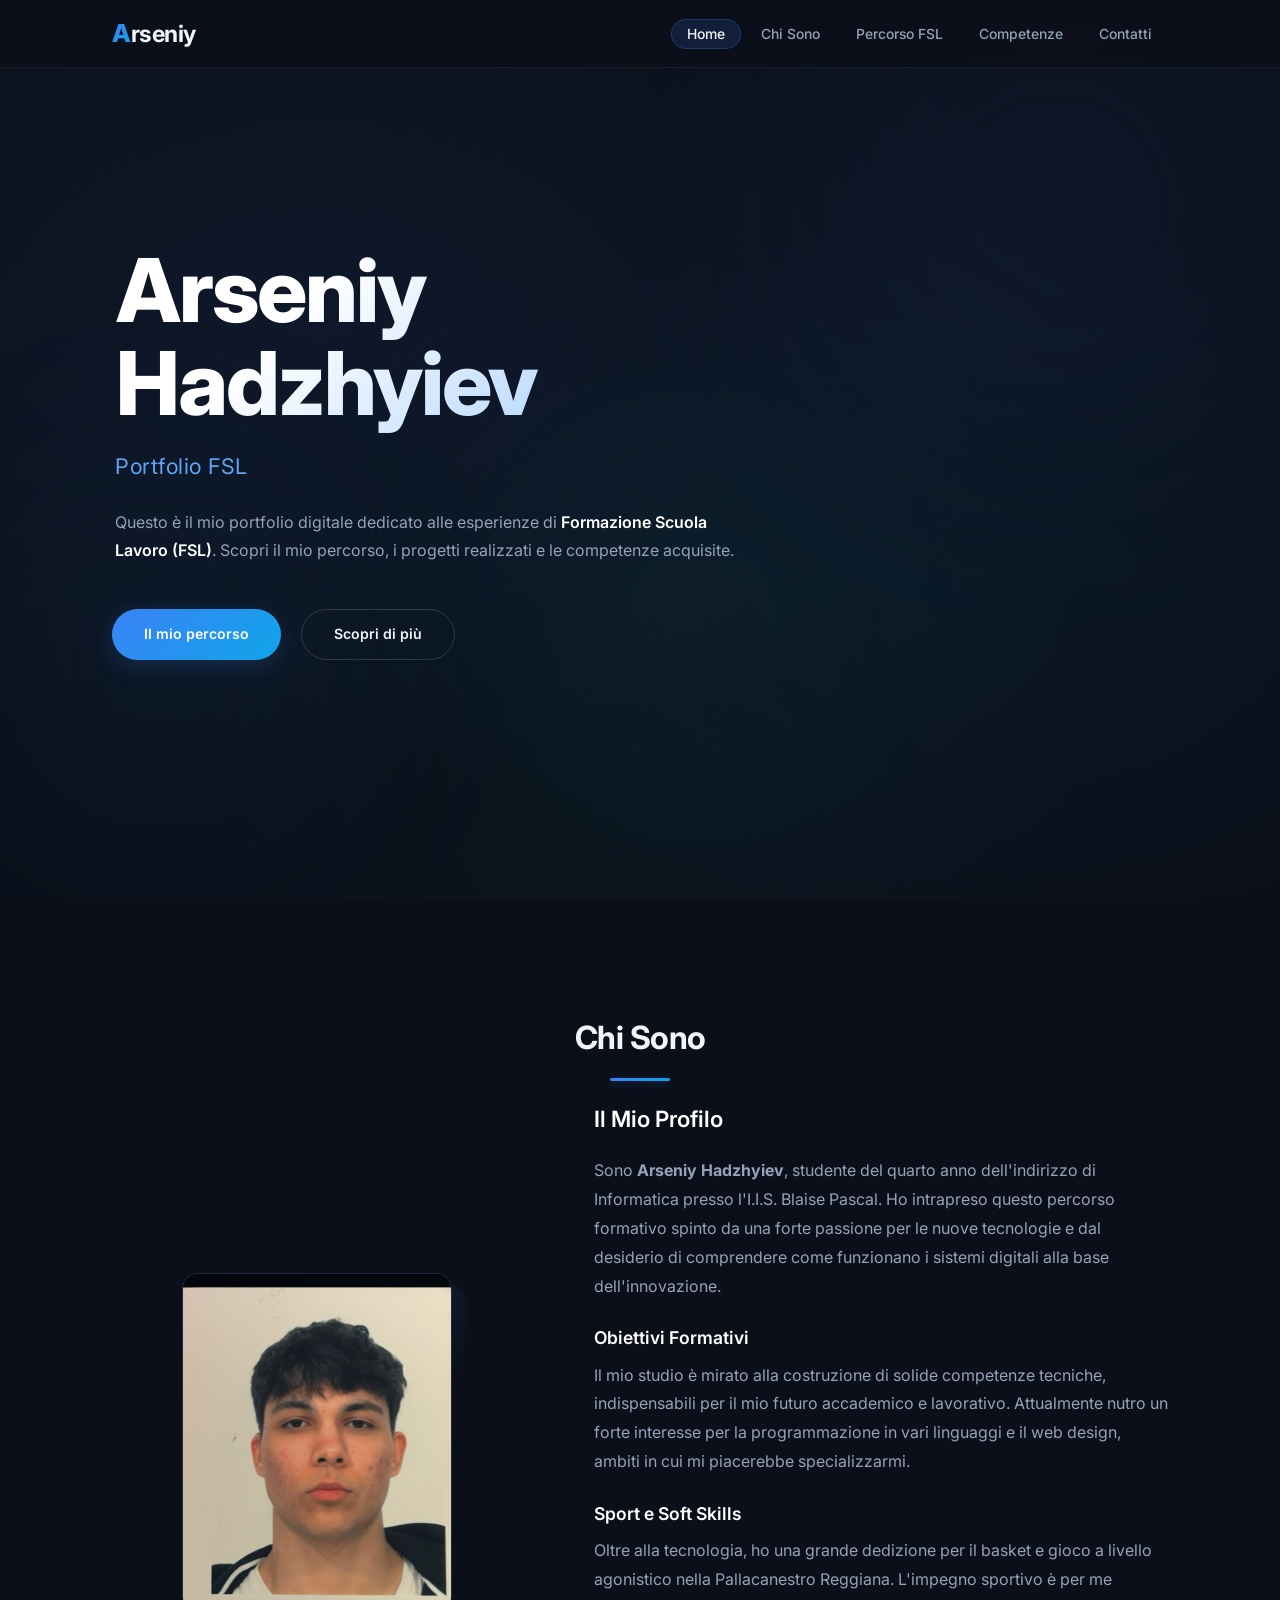
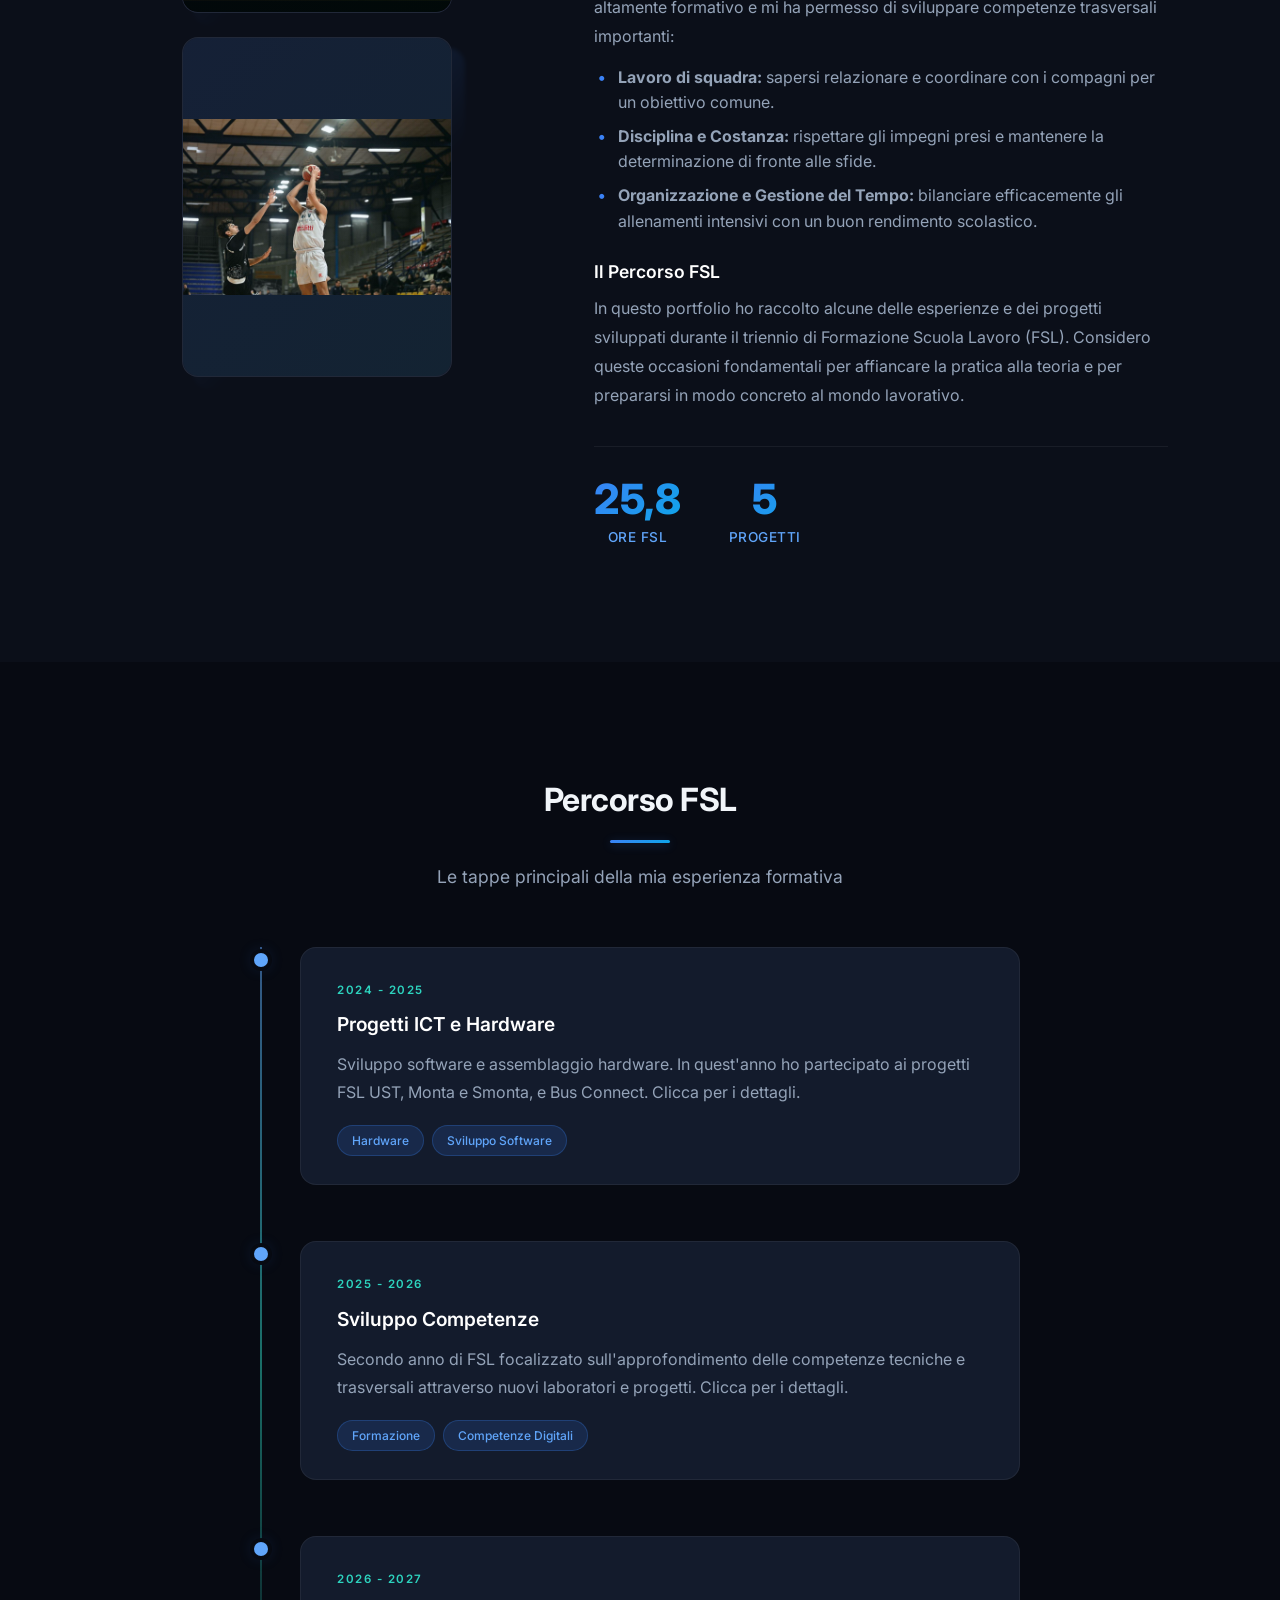
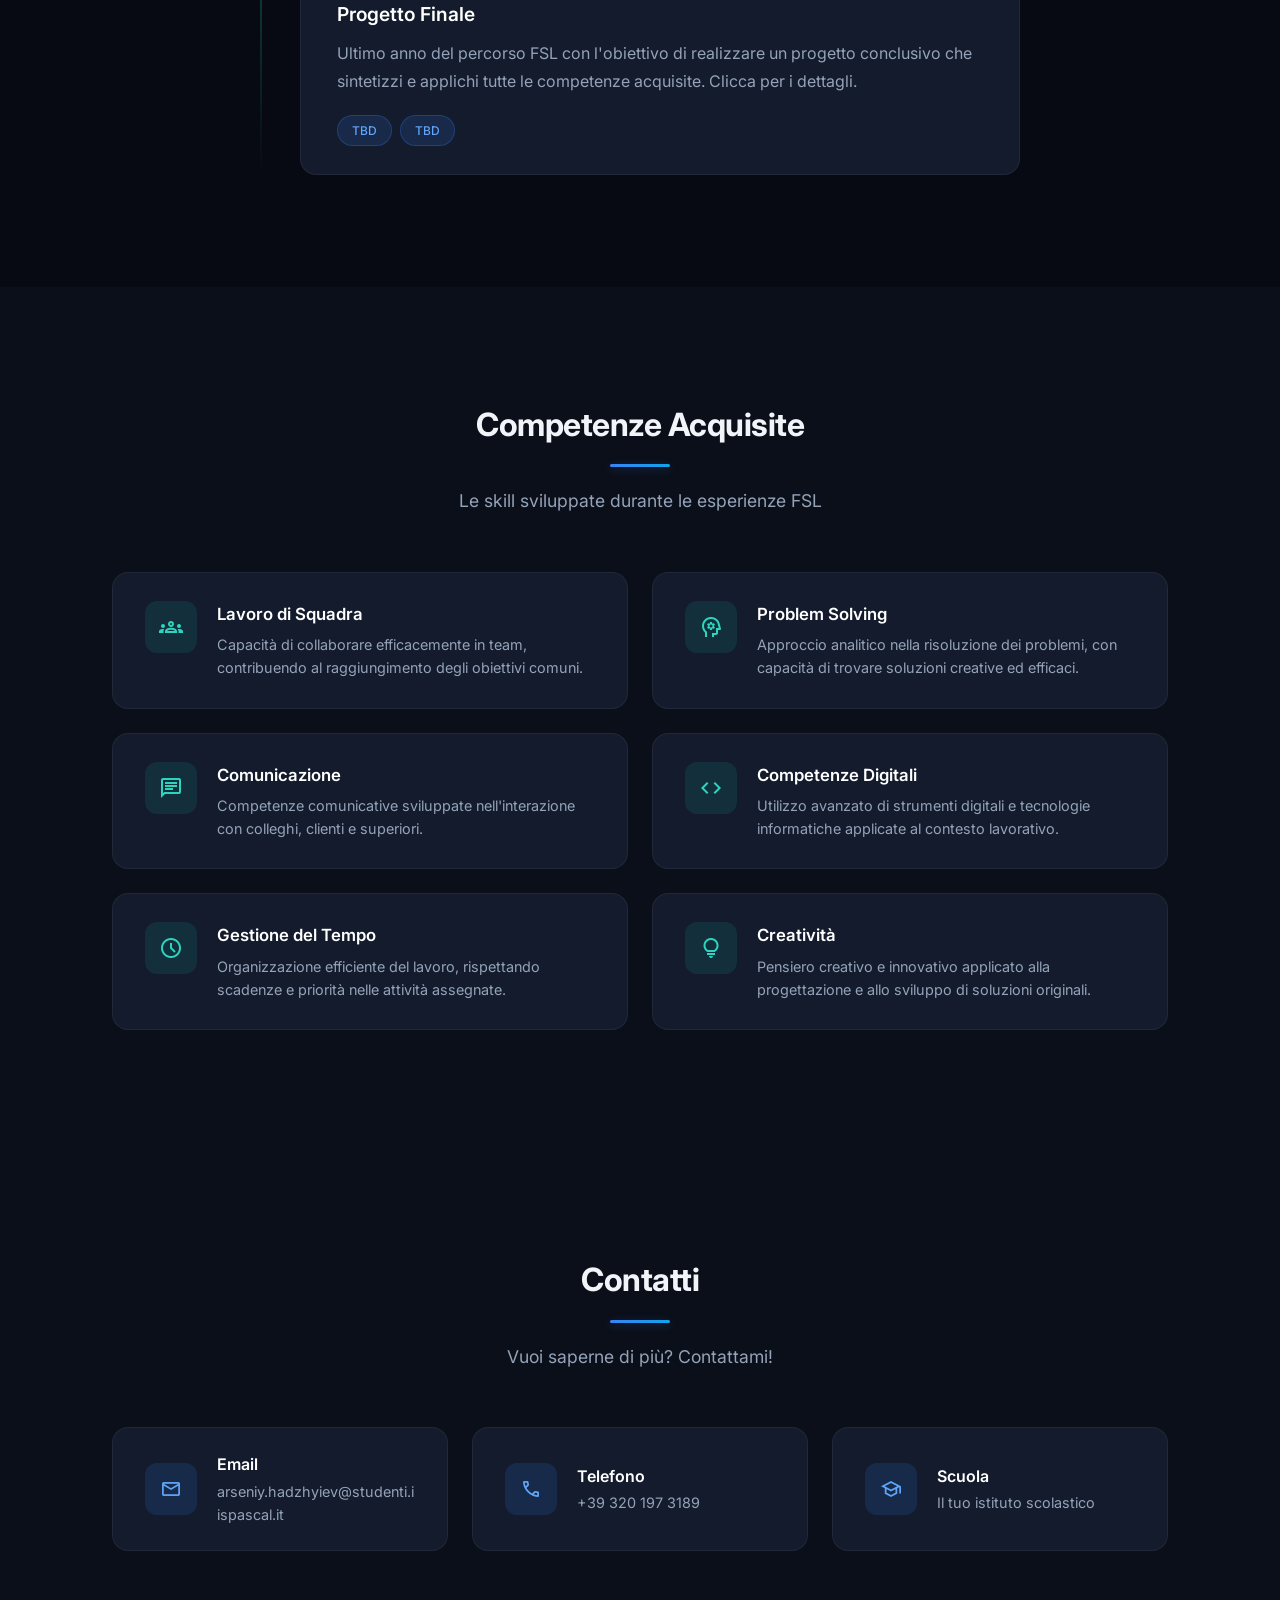
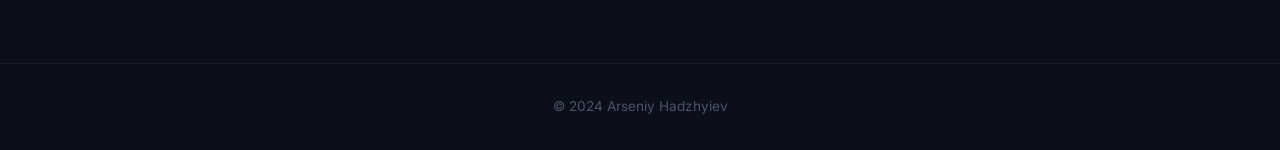
==== commit 739dfc9e: "Update index.html" ====
--- a/index.html
+++ b/index.html
@@ -73,7 +73,7 @@
                     <!-- Foto Principale -->
                     <div class="about-img-wrapper">
                         <div class="about-img-placeholder">
-                            <img src="img/o.avif" alt="Foto Profilo">
+                            <img src="o.avif" alt="Foto Profilo">
                         </div>
                         <div class="about-img-border"></div>
                     </div>
@@ -81,7 +81,7 @@
                     <!-- Seconda Foto -->
                     <div class="about-img-wrapper">
                         <div class="about-img-placeholder">
-                            <img src="img/io.jpeg" alt="Seconda Foto Profilo">
+                            <img src="io.jpeg" alt="Seconda Foto Profilo">
                         </div>
                         <div class="about-img-border"></div>
                     </div>
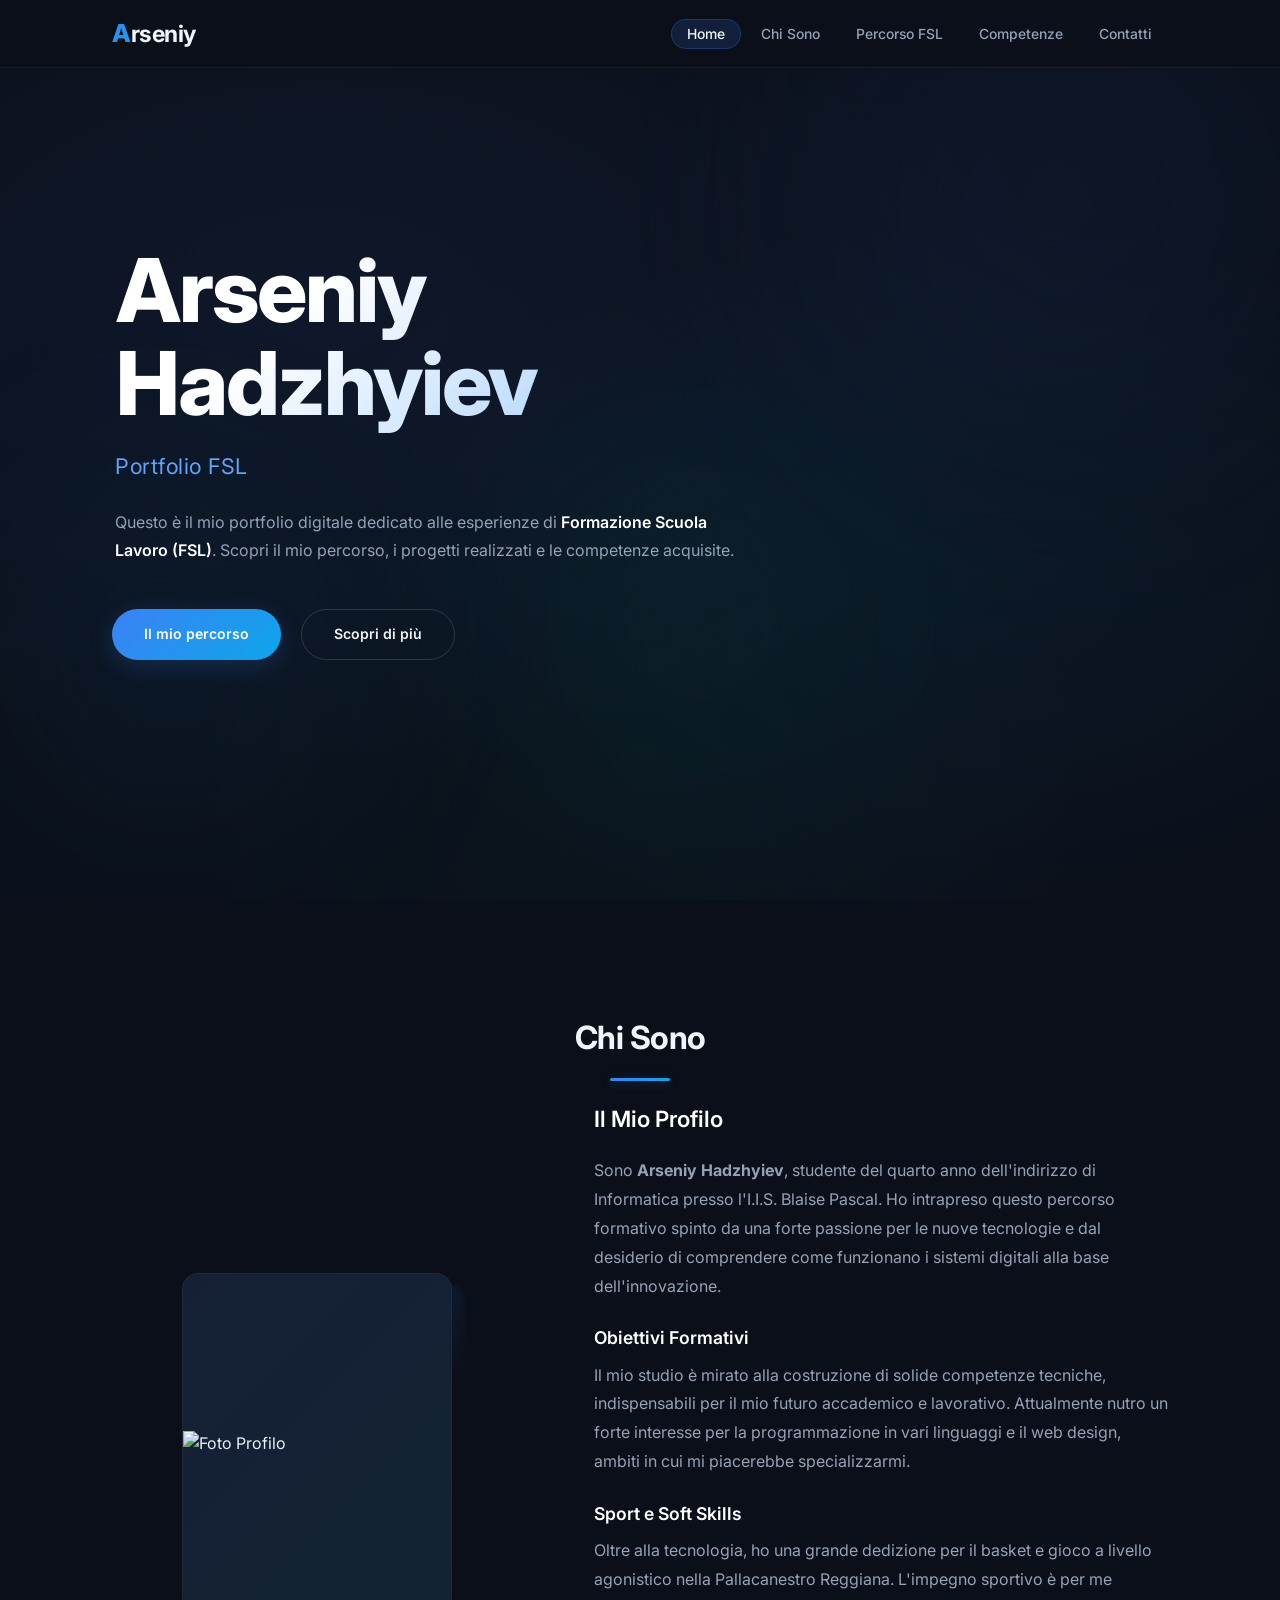
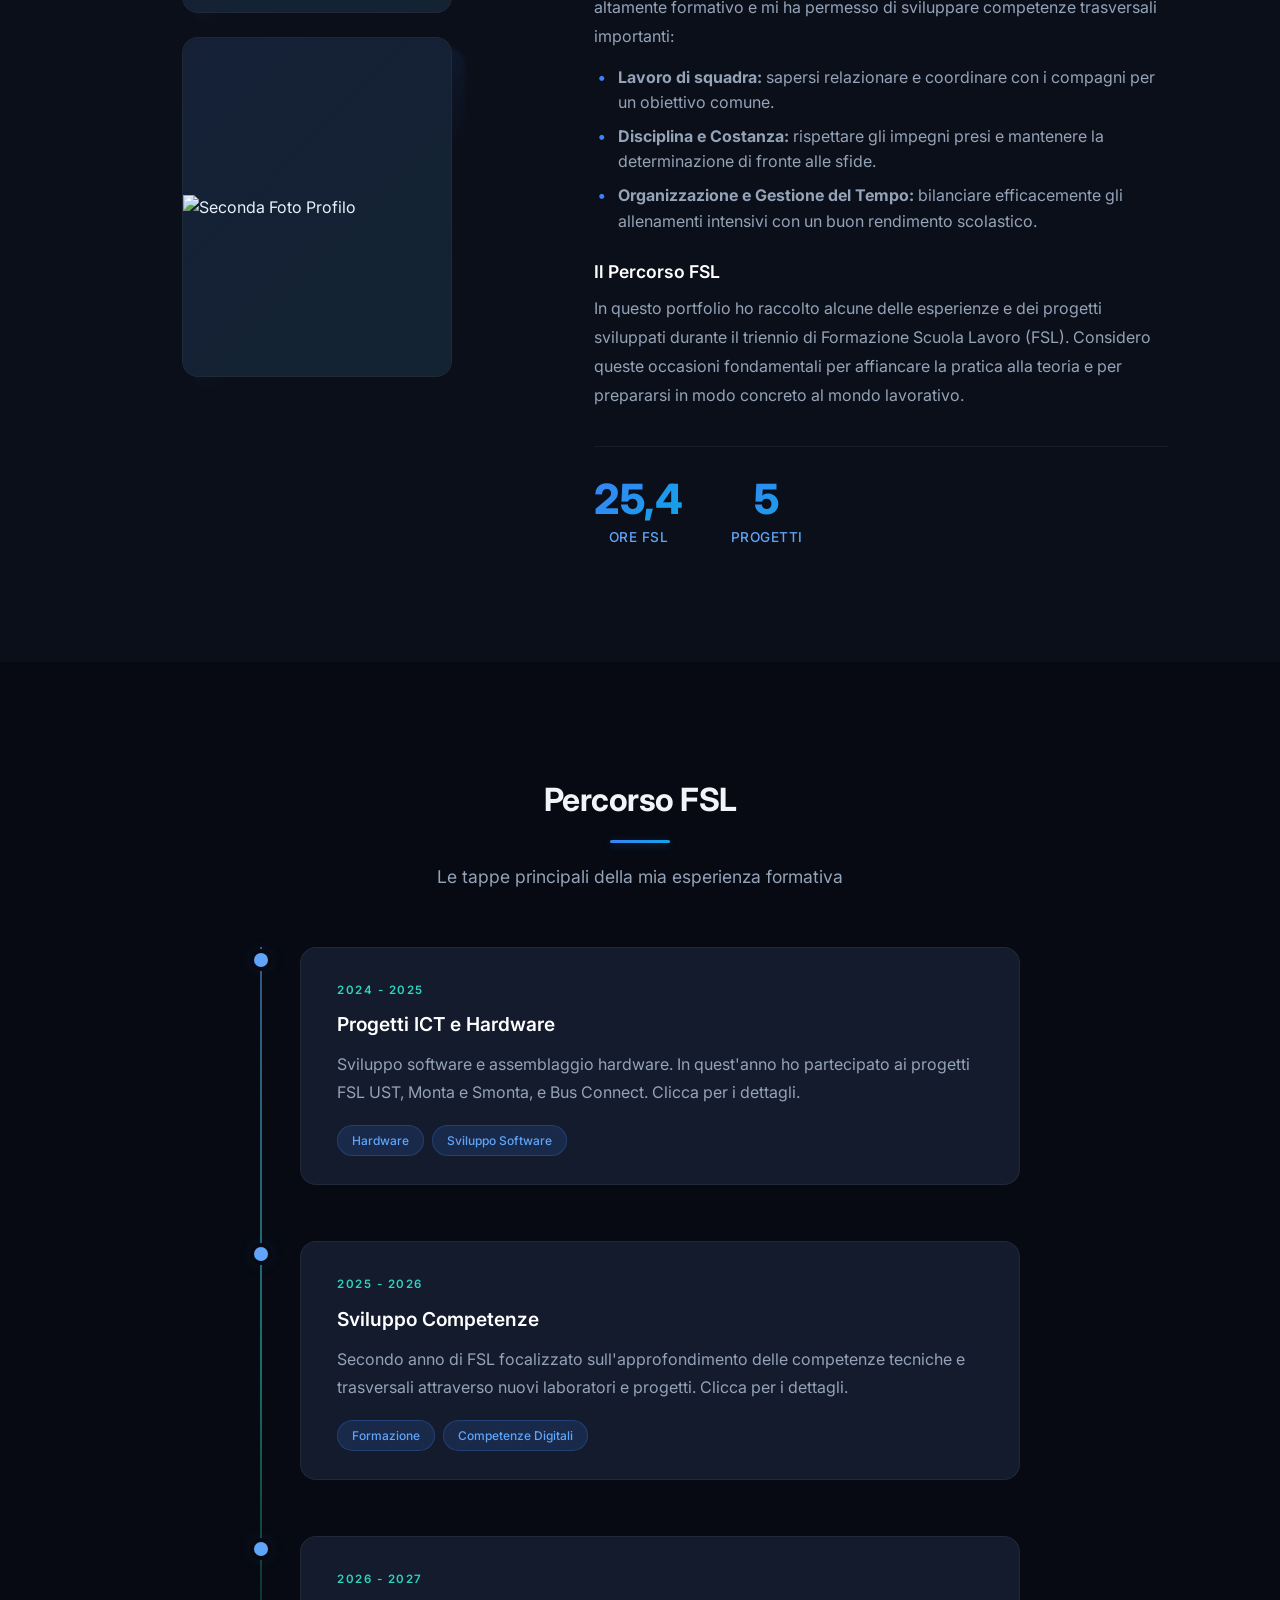
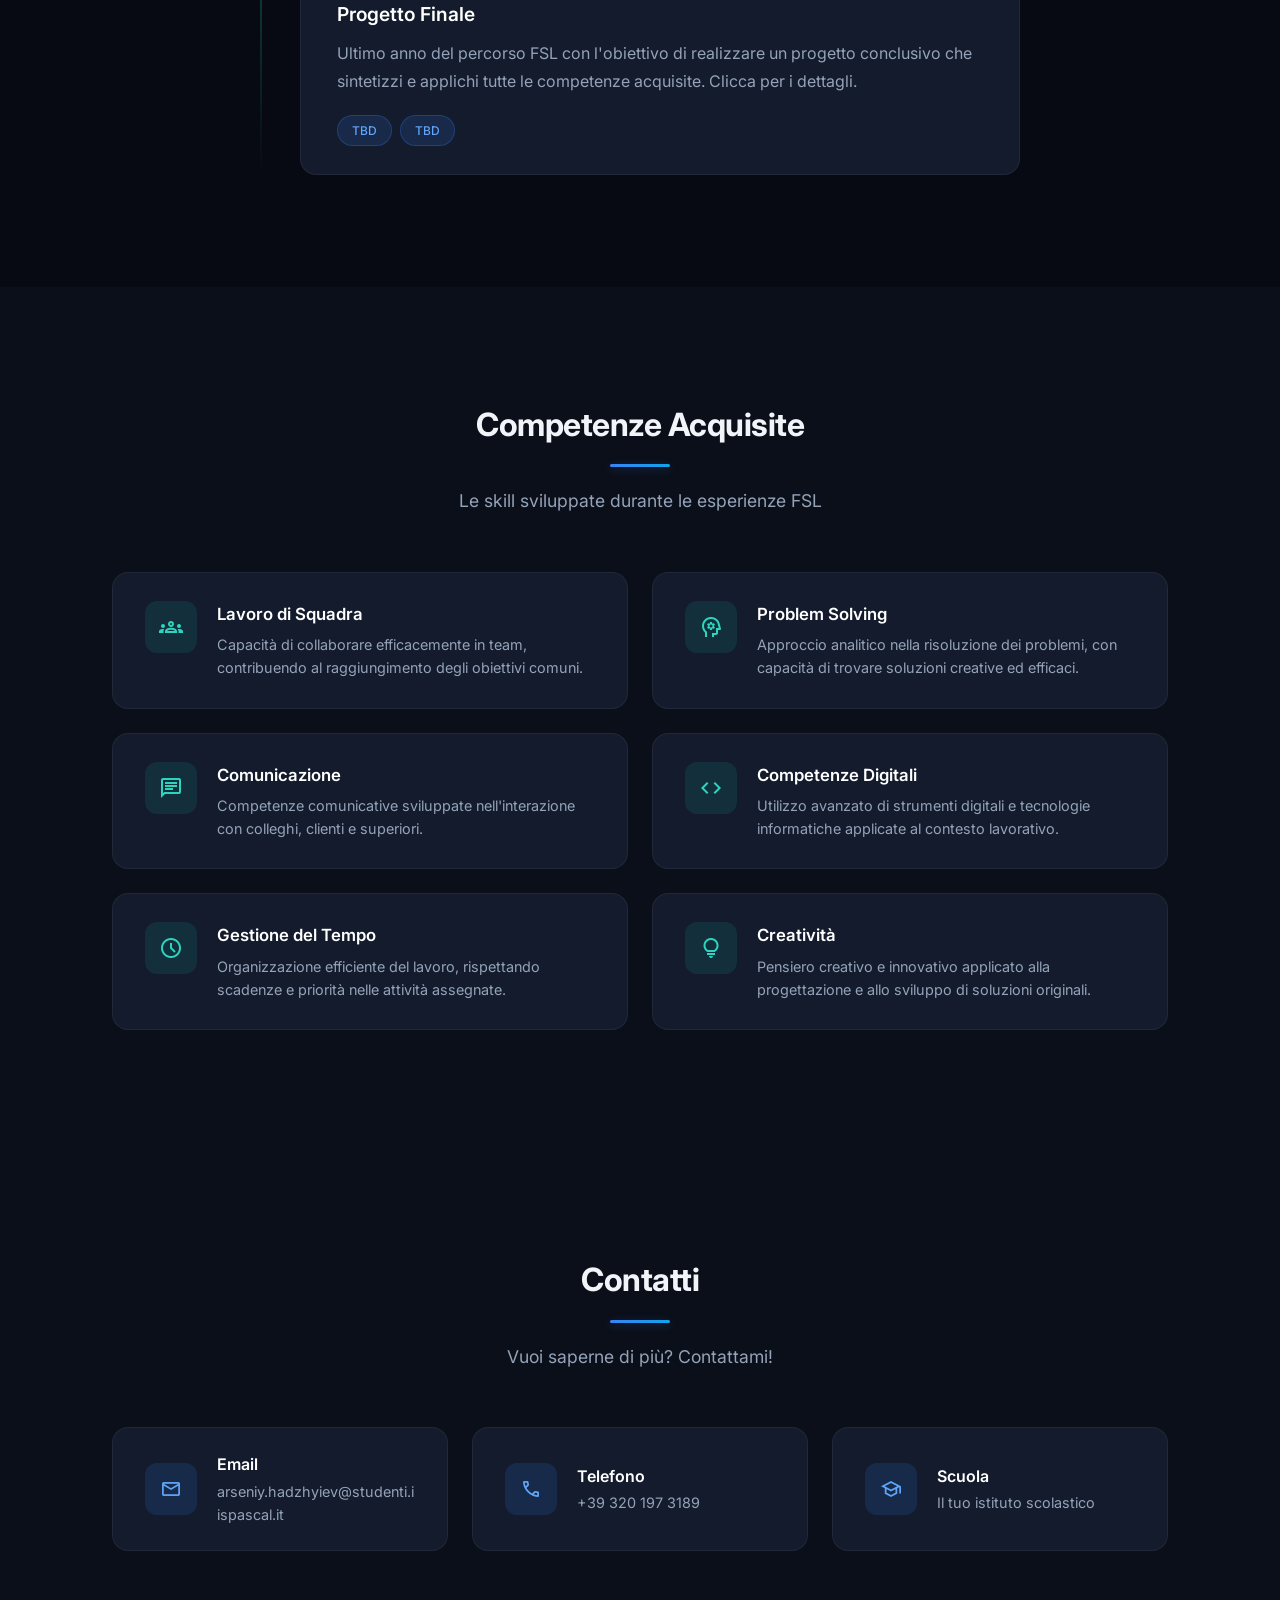
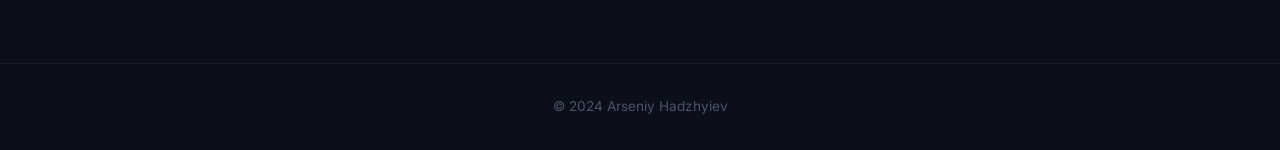
==== commit 65bc3c8c: "Update index.html" ====
--- a/index.html
+++ b/index.html
@@ -73,7 +73,7 @@
                     <!-- Foto Principale -->
                     <div class="about-img-wrapper">
                         <div class="about-img-placeholder">
-                            <img src="o.avif" alt="Foto Profilo">
+                            <img src="img/o.avif" alt="Foto Profilo">
                         </div>
                         <div class="about-img-border"></div>
                     </div>
@@ -81,7 +81,7 @@
                     <!-- Seconda Foto -->
                     <div class="about-img-wrapper">
                         <div class="about-img-placeholder">
-                            <img src="io.jpeg" alt="Seconda Foto Profilo">
+                            <img src="img/io.jpeg" alt="Seconda Foto Profilo">
                         </div>
                         <div class="about-img-border"></div>
                     </div>
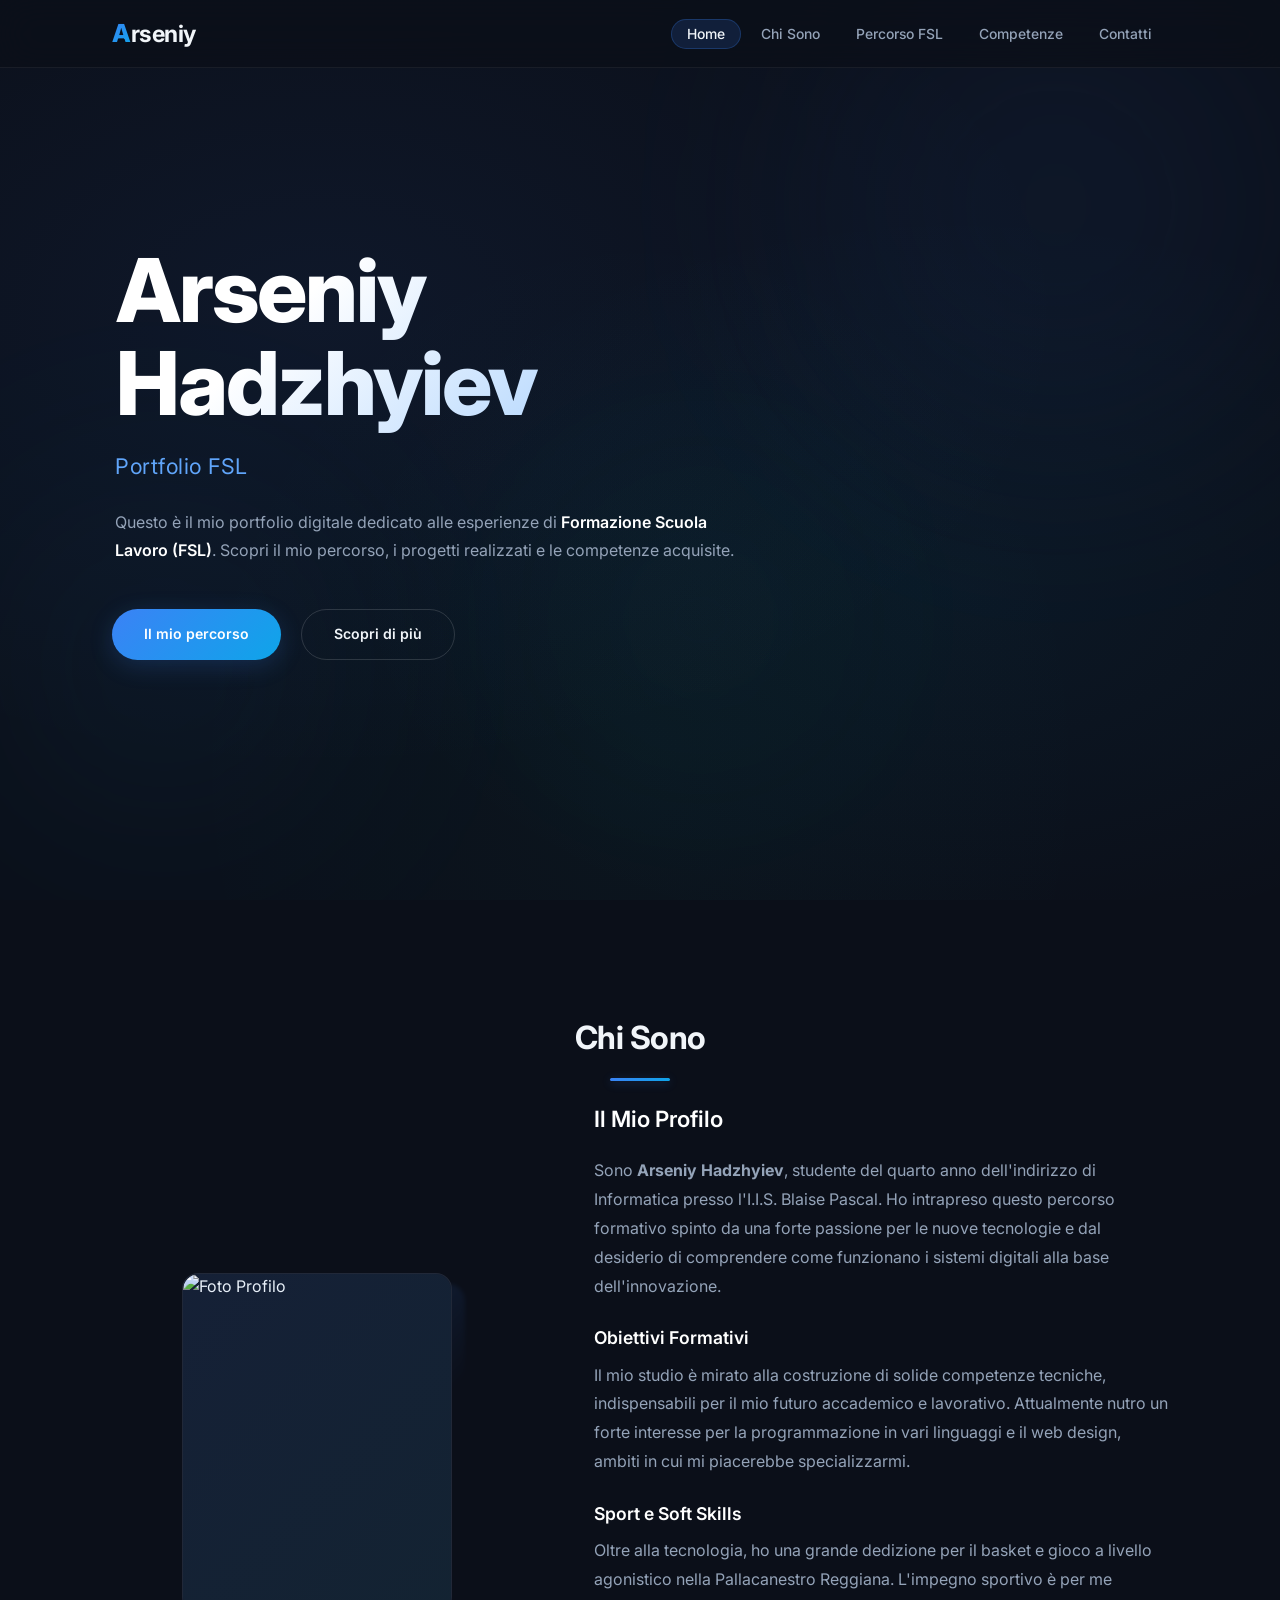
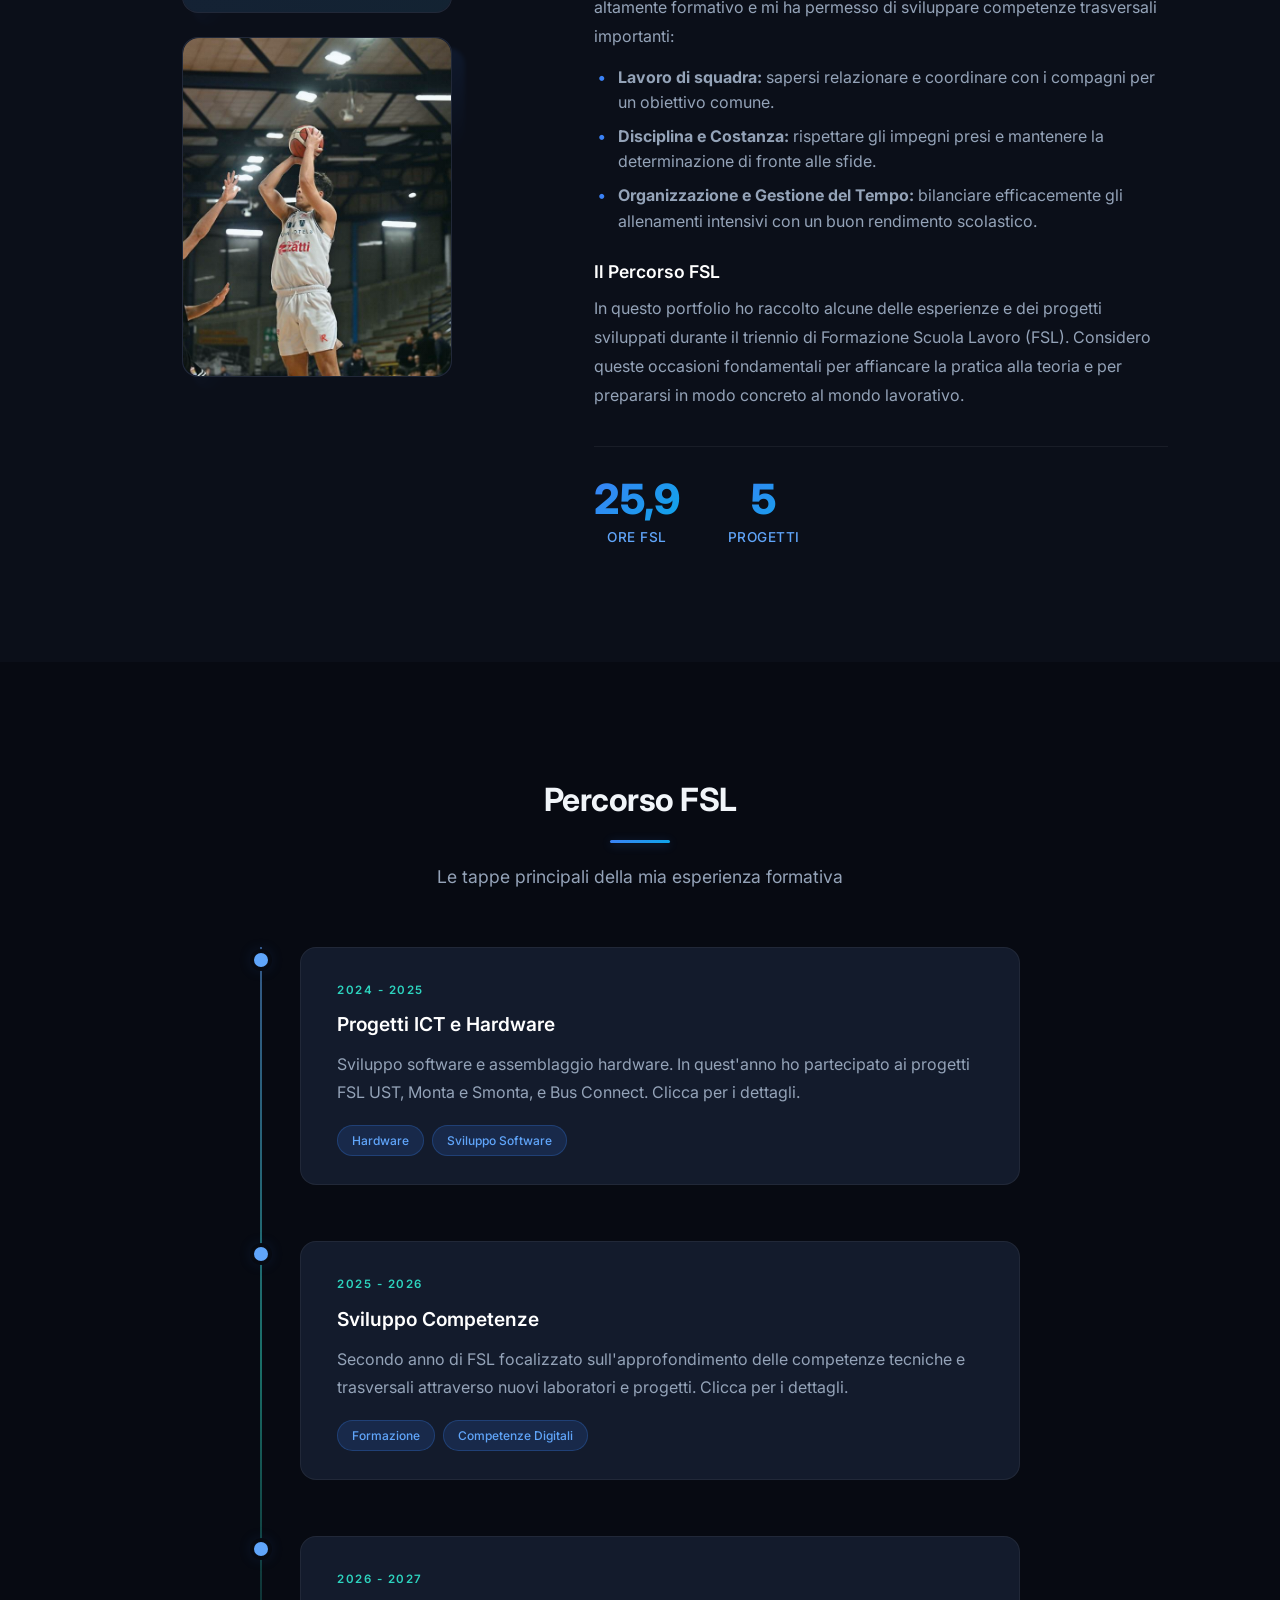
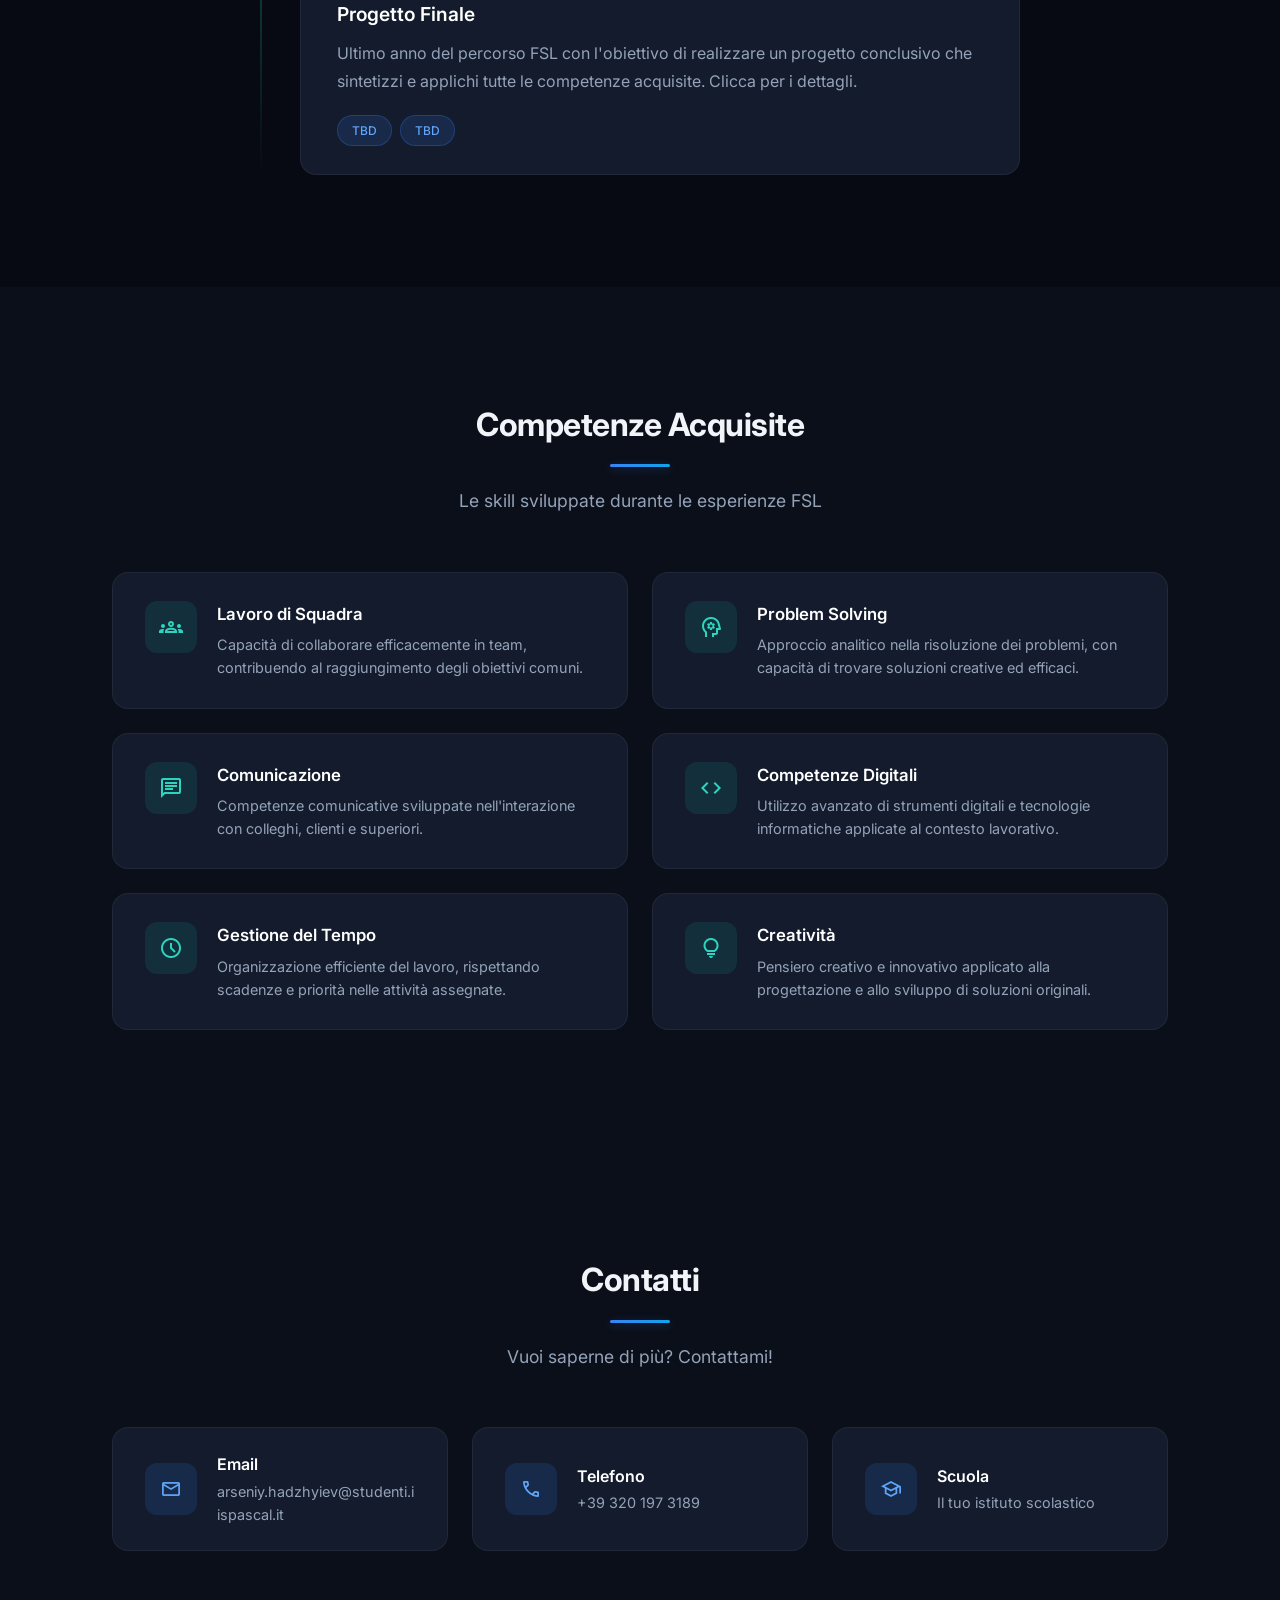
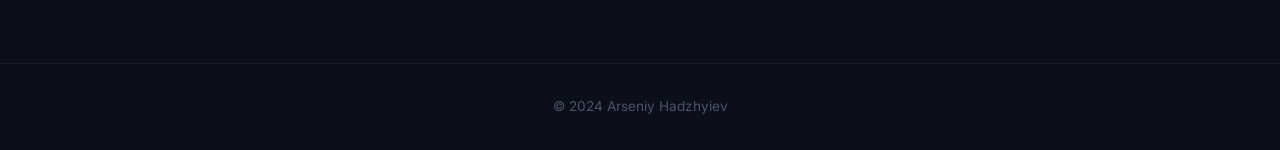
==== commit 88e1fb06: "Update index.html" ====
--- a/index.html
+++ b/index.html
@@ -73,7 +73,7 @@
                     <!-- Foto Principale -->
                     <div class="about-img-wrapper">
                         <div class="about-img-placeholder">
-                            <img src="img/o.avif" alt="Foto Profilo">
+                            <img src="io.avif" alt="Foto Profilo">
                         </div>
                         <div class="about-img-border"></div>
                     </div>
@@ -81,7 +81,7 @@
                     <!-- Seconda Foto -->
                     <div class="about-img-wrapper">
                         <div class="about-img-placeholder">
-                            <img src="img/io.jpeg" alt="Seconda Foto Profilo">
+                            <img src="io.jpeg" alt="Seconda Foto Profilo">
                         </div>
                         <div class="about-img-border"></div>
                     </div>
--- a/style.css
+++ b/style.css
@@ -3,66 +3,72 @@
    ======================================== */
 :root {
     /* Background — Professional Midnight Slae */
-    --bg:             #0b0f19;
-    --bg-alt:         #070a12;
-    --surface:        #131b2c;
-    --surface-2:      #1c2841;
-    --border:         rgba(255, 255, 255, 0.06);
-    --border-hover:   rgba(255, 255, 255, 0.14);
+    --bg: #0b0f19;
+    --bg-alt: #070a12;
+    --surface: #131b2c;
+    --surface-2: #1c2841;
+    --border: rgba(255, 255, 255, 0.06);
+    --border-hover: rgba(255, 255, 255, 0.14);
 
     /* Text */
-    --text:           #f1f5f9;
-    --text-muted:     #94a3b8;
-    --text-dim:       #475569;
+    --text: #f1f5f9;
+    --text-muted: #94a3b8;
+    --text-dim: #475569;
 
     /* Accent — Modern Azure / Royal Blue */
-    --accent:         #3b82f6;
-    --accent-light:   #60a5fa;
-    --accent-dark:    #2563eb;
-    --accent-glow:    rgba(59, 130, 246, 0.15);
-    --accent-glow2:   rgba(59, 130, 246, 0.25);
-    
+    --accent: #3b82f6;
+    --accent-light: #60a5fa;
+    --accent-dark: #2563eb;
+    --accent-glow: rgba(59, 130, 246, 0.15);
+    --accent-glow2: rgba(59, 130, 246, 0.25);
+
     /* Professional sleek gradient (Azure -> Sky) */
-    --grad-accent:    linear-gradient(135deg, #3b82f6, #0ea5e9);
+    --grad-accent: linear-gradient(135deg, #3b82f6, #0ea5e9);
 
     /* Secondary accent — Soft Mint/Cyan for contrast */
-    --accent2:        #14b8a6;
-    --accent2-light:  #2dd4bf;
-    --accent2-glow:   rgba(20, 184, 166, 0.12);
+    --accent2: #14b8a6;
+    --accent2-light: #2dd4bf;
+    --accent2-glow: rgba(20, 184, 166, 0.12);
 
     /* Hero background with subtle professional gradients */
-    --grad-hero:      radial-gradient(ellipse at 25% 35%, rgba(59, 130, 246, 0.08) 0%, transparent 55%),
-                      radial-gradient(ellipse at 75% 65%, rgba(14, 165, 233, 0.06) 0%, transparent 45%),
-                      radial-gradient(ellipse at 50% 85%, rgba(20, 184, 166, 0.04) 0%, transparent 50%);
+    --grad-hero: radial-gradient(ellipse at 25% 35%, rgba(59, 130, 246, 0.08) 0%, transparent 55%),
+        radial-gradient(ellipse at 75% 65%, rgba(14, 165, 233, 0.06) 0%, transparent 45%),
+        radial-gradient(ellipse at 50% 85%, rgba(20, 184, 166, 0.04) 0%, transparent 50%);
 
     /* Typography */
-    --font:           'Inter', -apple-system, BlinkMacSystemFont, sans-serif;
+    --font: 'Inter', -apple-system, BlinkMacSystemFont, sans-serif;
 
     /* Spacing */
-    --section-pad:    7rem;
+    --section-pad: 7rem;
 
     /* Radius */
-    --radius:         12px;
-    --radius-lg:      16px;
-    --radius-full:    999px;
+    --radius: 12px;
+    --radius-lg: 16px;
+    --radius-full: 999px;
 
     /* Transitions */
-    --ease:           cubic-bezier(0.22, 1, 0.36, 1);
-    --t-fast:         200ms;
-    --t-mid:          350ms;
-    --t-slow:         600ms;
+    --ease: cubic-bezier(0.22, 1, 0.36, 1);
+    --t-fast: 200ms;
+    --t-mid: 350ms;
+    --t-slow: 600ms;
 
     /* Shadows */
-    --shadow:         0 8px 30px rgba(0,0,0,0.4);
-    --shadow-accent:  0 6px 24px rgba(59, 130, 246, 0.2);
-
-    --nav-h:          68px;
+    --shadow: 0 8px 30px rgba(0, 0, 0, 0.4);
+    --shadow-accent: 0 6px 24px rgba(59, 130, 246, 0.2);
+
+    --nav-h: 68px;
 }
 
 /* ========================================
    RESET
    ======================================== */
-*, *::before, *::after { margin: 0; padding: 0; box-sizing: border-box; }
+*,
+*::before,
+*::after {
+    margin: 0;
+    padding: 0;
+    box-sizing: border-box;
+}
 
 html {
     scroll-behavior: smooth;
@@ -78,9 +84,19 @@
     -webkit-font-smoothing: antialiased;
 }
 
-::selection { background: var(--accent); color: #fff; }
-a { color: inherit; text-decoration: none; }
-ul { list-style: none; }
+::selection {
+    background: var(--accent);
+    color: #fff;
+}
+
+a {
+    color: inherit;
+    text-decoration: none;
+}
+
+ul {
+    list-style: none;
+}
 
 .container {
     max-width: 1120px;
@@ -101,13 +117,13 @@
     -webkit-backdrop-filter: blur(18px);
     border-bottom: 1px solid var(--border);
     transition: background var(--t-mid) var(--ease),
-                box-shadow var(--t-mid) var(--ease),
-                border-color var(--t-mid) var(--ease);
+        box-shadow var(--t-mid) var(--ease),
+        border-color var(--t-mid) var(--ease);
 }
 
 .navbar.scrolled {
     background: rgba(11, 15, 25, 0.96);
-    box-shadow: 0 4px 30px rgba(0,0,0,0.4), 0 1px 0 rgba(59, 130, 246, 0.1);
+    box-shadow: 0 4px 30px rgba(0, 0, 0, 0.4), 0 1px 0 rgba(59, 130, 246, 0.1);
     border-bottom-color: rgba(59, 130, 246, 0.15);
 }
 
@@ -127,7 +143,10 @@
     letter-spacing: -0.5px;
     transition: opacity var(--t-fast);
 }
-.nav-logo:hover { opacity: 0.8; }
+
+.nav-logo:hover {
+    opacity: 0.8;
+}
 
 .logo-accent {
     background: var(--grad-accent);
@@ -138,7 +157,11 @@
     font-size: 1.55rem;
 }
 
-.nav-links { display: flex; gap: 4px; list-style: none; }
+.nav-links {
+    display: flex;
+    gap: 4px;
+    list-style: none;
+}
 
 /* Dropdown Container */
 .nav-item-dropdown {
@@ -157,7 +180,7 @@
 
 .nav-link:hover {
     color: var(--text);
-    background: rgba(255,255,255,0.05);
+    background: rgba(255, 255, 255, 0.05);
 }
 
 .nav-link.active {
@@ -169,7 +192,8 @@
 /* Dropdown Menu */
 .dropdown-menu {
     position: absolute;
-    top: 120%; /* Vertical offset from projects.css */
+    top: 120%;
+    /* Vertical offset from projects.css */
     left: 50%;
     transform: translateX(-50%) translateY(10px);
     width: 140px;
@@ -182,7 +206,7 @@
     visibility: hidden;
     transition: all 0.4s var(--ease);
     transition-delay: 0.1s;
-    box-shadow: 0 10px 40px rgba(0,0,0,0.5);
+    box-shadow: 0 10px 40px rgba(0, 0, 0, 0.5);
     display: flex;
     flex-direction: column;
     gap: 2px;
@@ -202,18 +226,20 @@
 }
 
 .dropdown-link {
-    padding: 6px 10px; /* More compact padding */
+    padding: 6px 10px;
+    /* More compact padding */
     font-size: 0.82rem;
     font-weight: 500;
     color: var(--text-muted);
     border-radius: var(--radius);
     transition: all var(--t-fast);
-    margin: 0 4px; /* Internal margins to shrink the hover box */
+    margin: 0 4px;
+    /* Internal margins to shrink the hover box */
 }
 
 .dropdown-link:hover {
     color: var(--text);
-    background: rgba(255,255,255,0.06);
+    background: rgba(255, 255, 255, 0.06);
 }
 
 
@@ -246,9 +272,17 @@
     transition: transform var(--t-mid) var(--ease), opacity var(--t-fast);
 }
 
-.nav-toggle.active span:nth-child(1) { transform: translateY(7px) rotate(45deg); }
-.nav-toggle.active span:nth-child(2) { opacity: 0; }
-.nav-toggle.active span:nth-child(3) { transform: translateY(-7px) rotate(-45deg); }
+.nav-toggle.active span:nth-child(1) {
+    transform: translateY(7px) rotate(45deg);
+}
+
+.nav-toggle.active span:nth-child(2) {
+    opacity: 0;
+}
+
+.nav-toggle.active span:nth-child(3) {
+    transform: translateY(-7px) rotate(-45deg);
+}
 
 /* ========================================
    HERO
@@ -302,8 +336,15 @@
 }
 
 @keyframes drift {
-    0%, 100% { transform: translate(0, 0); }
-    50%      { transform: translate(30px, -20px); }
+
+    0%,
+    100% {
+        transform: translate(0, 0);
+    }
+
+    50% {
+        transform: translate(30px, -20px);
+    }
 }
 
 .hero-content {
@@ -398,7 +439,10 @@
     box-shadow: 0 4px 16px rgba(59, 130, 246, 0.15);
 }
 
-.btn-full { width: 100%; justify-content: center; }
+.btn-full {
+    width: 100%;
+    justify-content: center;
+}
 
 /* ========================================
    SECTIONS
@@ -480,6 +524,15 @@
     -webkit-background-clip: text;
     -webkit-text-fill-color: transparent;
     filter: drop-shadow(0 4px 10px rgba(59, 130, 246, 0.2));
+}
+
+.about-img-placeholder img {
+    width: 100%;
+    height: 100%;
+    object-fit: cover;
+    object-position: center center;
+    display: block;
+    border-radius: var(--radius-lg);
 }
 
 .about-img-border {
@@ -511,6 +564,7 @@
     width: 100%;
     height: 100%;
     object-fit: cover;
+    object-position: center center;
     display: block;
 }
 
@@ -565,7 +619,9 @@
     border-top: 1px solid var(--border);
 }
 
-.stat-item { text-align: center; }
+.stat-item {
+    text-align: center;
+}
 
 .stat-number {
     display: block;
@@ -612,7 +668,9 @@
     margin-bottom: 3.5rem;
 }
 
-.timeline-item:last-child { margin-bottom: 0; }
+.timeline-item:last-child {
+    margin-bottom: 0;
+}
 
 .timeline-marker {
     position: absolute;
@@ -623,11 +681,11 @@
     border-radius: 50%;
     background: var(--accent-light);
     box-shadow: 0 0 0 4px var(--bg-alt), 0 0 16px var(--accent-glow2);
-    transition: transform var(--t-mid) cubic-bezier(0.34,1.56,0.64,1);
-}
-
-.timeline-item:hover .timeline-marker { 
-    transform: scale(1.3); 
+    transition: transform var(--t-mid) cubic-bezier(0.34, 1.56, 0.64, 1);
+}
+
+.timeline-item:hover .timeline-marker {
+    transform: scale(1.3);
     background: #fff;
     box-shadow: 0 0 0 4px var(--bg-alt), 0 0 20px var(--accent-light);
 }
@@ -640,8 +698,8 @@
     border-radius: var(--radius-lg);
     padding: 1.75rem 2.25rem;
     transition: border-color var(--t-mid) var(--ease),
-                box-shadow var(--t-mid) var(--ease),
-                transform var(--t-mid) var(--ease);
+        box-shadow var(--t-mid) var(--ease),
+        transform var(--t-mid) var(--ease);
 }
 
 .timeline-content:hover {
@@ -705,8 +763,8 @@
     align-items: flex-start;
     gap: 1.25rem;
     transition: border-color var(--t-mid) var(--ease),
-                box-shadow var(--t-mid) var(--ease),
-                transform var(--t-mid) var(--ease);
+        box-shadow var(--t-mid) var(--ease),
+        transform var(--t-mid) var(--ease);
     position: relative;
     overflow: hidden;
 }
@@ -729,7 +787,9 @@
     transform: translateY(-4px);
 }
 
-.skill-card:hover::before { opacity: 1; }
+.skill-card:hover::before {
+    opacity: 1;
+}
 
 .skill-icon {
     width: 52px;
@@ -740,7 +800,7 @@
     align-items: center;
     justify-content: center;
     flex-shrink: 0;
-    transition: background var(--t-mid), transform var(--t-mid) cubic-bezier(0.34,1.56,0.64,1);
+    transition: background var(--t-mid), transform var(--t-mid) cubic-bezier(0.34, 1.56, 0.64, 1);
     position: relative;
     z-index: 1;
 }
@@ -754,7 +814,8 @@
     font-size: 24px;
     color: var(--accent2-light);
 }
-img{
+
+img {
     width: 100%;
     object-fit: cover;
 }
@@ -870,12 +931,20 @@
 .reveal-right {
     opacity: 0;
     transition: opacity var(--t-slow) var(--ease),
-                transform var(--t-slow) var(--ease);
-}
-
-.reveal-up    { transform: translateY(36px); }
-.reveal-left  { transform: translateX(-36px); }
-.reveal-right { transform: translateX(36px); }
+        transform var(--t-slow) var(--ease);
+}
+
+.reveal-up {
+    transform: translateY(36px);
+}
+
+.reveal-left {
+    transform: translateX(-36px);
+}
+
+.reveal-right {
+    transform: translateX(36px);
+}
 
 .reveal-up.revealed,
 .reveal-left.revealed,
@@ -884,11 +953,25 @@
     transform: translate(0, 0);
 }
 
-.reveal-up:nth-child(2) { transition-delay: 80ms; }
-.reveal-up:nth-child(3) { transition-delay: 160ms; }
-.reveal-up:nth-child(4) { transition-delay: 240ms; }
-.reveal-up:nth-child(5) { transition-delay: 320ms; }
-.reveal-up:nth-child(6) { transition-delay: 400ms; }
+.reveal-up:nth-child(2) {
+    transition-delay: 80ms;
+}
+
+.reveal-up:nth-child(3) {
+    transition-delay: 160ms;
+}
+
+.reveal-up:nth-child(4) {
+    transition-delay: 240ms;
+}
+
+.reveal-up:nth-child(5) {
+    transition-delay: 320ms;
+}
+
+.reveal-up:nth-child(6) {
+    transition-delay: 400ms;
+}
 
 /* ========================================
    RESPONSIVE
@@ -899,8 +982,14 @@
         gap: 2.5rem;
         text-align: center;
     }
-    .about-stats { justify-content: center; }
-    .skills-grid { grid-template-columns: 1fr; }
+
+    .about-stats {
+        justify-content: center;
+    }
+
+    .skills-grid {
+        grid-template-columns: 1fr;
+    }
 }
 
 @media (max-width: 768px) {
@@ -925,8 +1014,10 @@
         transition: right var(--t-mid) var(--ease);
     }
 
-    .nav-links.open { right: 0; }
-    
+    .nav-links.open {
+        right: 0;
+    }
+
     /* Mobile Dropdown adjustment */
     .nav-item-dropdown .dropdown-menu {
         position: static;
@@ -938,39 +1029,77 @@
         border: none;
         padding-left: 1.5rem;
         box-shadow: none;
-        display: flex; /* Keep it visible on mobile or handle with JS if preferred */
+        display: flex;
+        /* Keep it visible on mobile or handle with JS if preferred */
         transition: none;
     }
 
     .nav-item-dropdown:hover .dropdown-menu {
         transform: none;
     }
-    
+
     .dropdown-link {
         font-size: 0.85rem;
         padding: 10px 0;
     }
 
-    .nav-toggle { display: flex; }
-
-
-    .hero { justify-content: center; }
+    .nav-toggle {
+        display: flex;
+    }
+
+
+    .hero {
+        justify-content: center;
+    }
+
     .hero-content {
         text-align: center;
         margin-left: 0;
     }
-    .hero-cta { justify-content: center; }
-    .hero-title { letter-spacing: -1px; }
-
-    .timeline { padding-left: 28px; }
-    .timeline-marker { left: -34px; }
-    .timeline-content { padding: 1.25rem; }
-    .about-img-wrapper { width: 210px; height: 260px; }
+
+    .hero-cta {
+        justify-content: center;
+    }
+
+    .hero-title {
+        letter-spacing: -1px;
+    }
+
+    .timeline {
+        padding-left: 28px;
+    }
+
+    .timeline-marker {
+        left: -34px;
+    }
+
+    .timeline-content {
+        padding: 1.25rem;
+    }
+
+    .about-img-wrapper {
+        width: 210px;
+        height: 260px;
+    }
 }
 
 @media (max-width: 480px) {
-    .about-stats { flex-direction: column; gap: 1.25rem; }
-    .hero-cta { flex-direction: column; align-items: center; }
-    .contact-cards { flex-direction: column; align-items: center; }
-    .contact-item { max-width: 100%; }
-}+    .about-stats {
+        flex-direction: column;
+        gap: 1.25rem;
+    }
+
+    .hero-cta {
+        flex-direction: column;
+        align-items: center;
+    }
+
+    .contact-cards {
+        flex-direction: column;
+        align-items: center;
+    }
+
+    .contact-item {
+        max-width: 100%;
+    }
+}
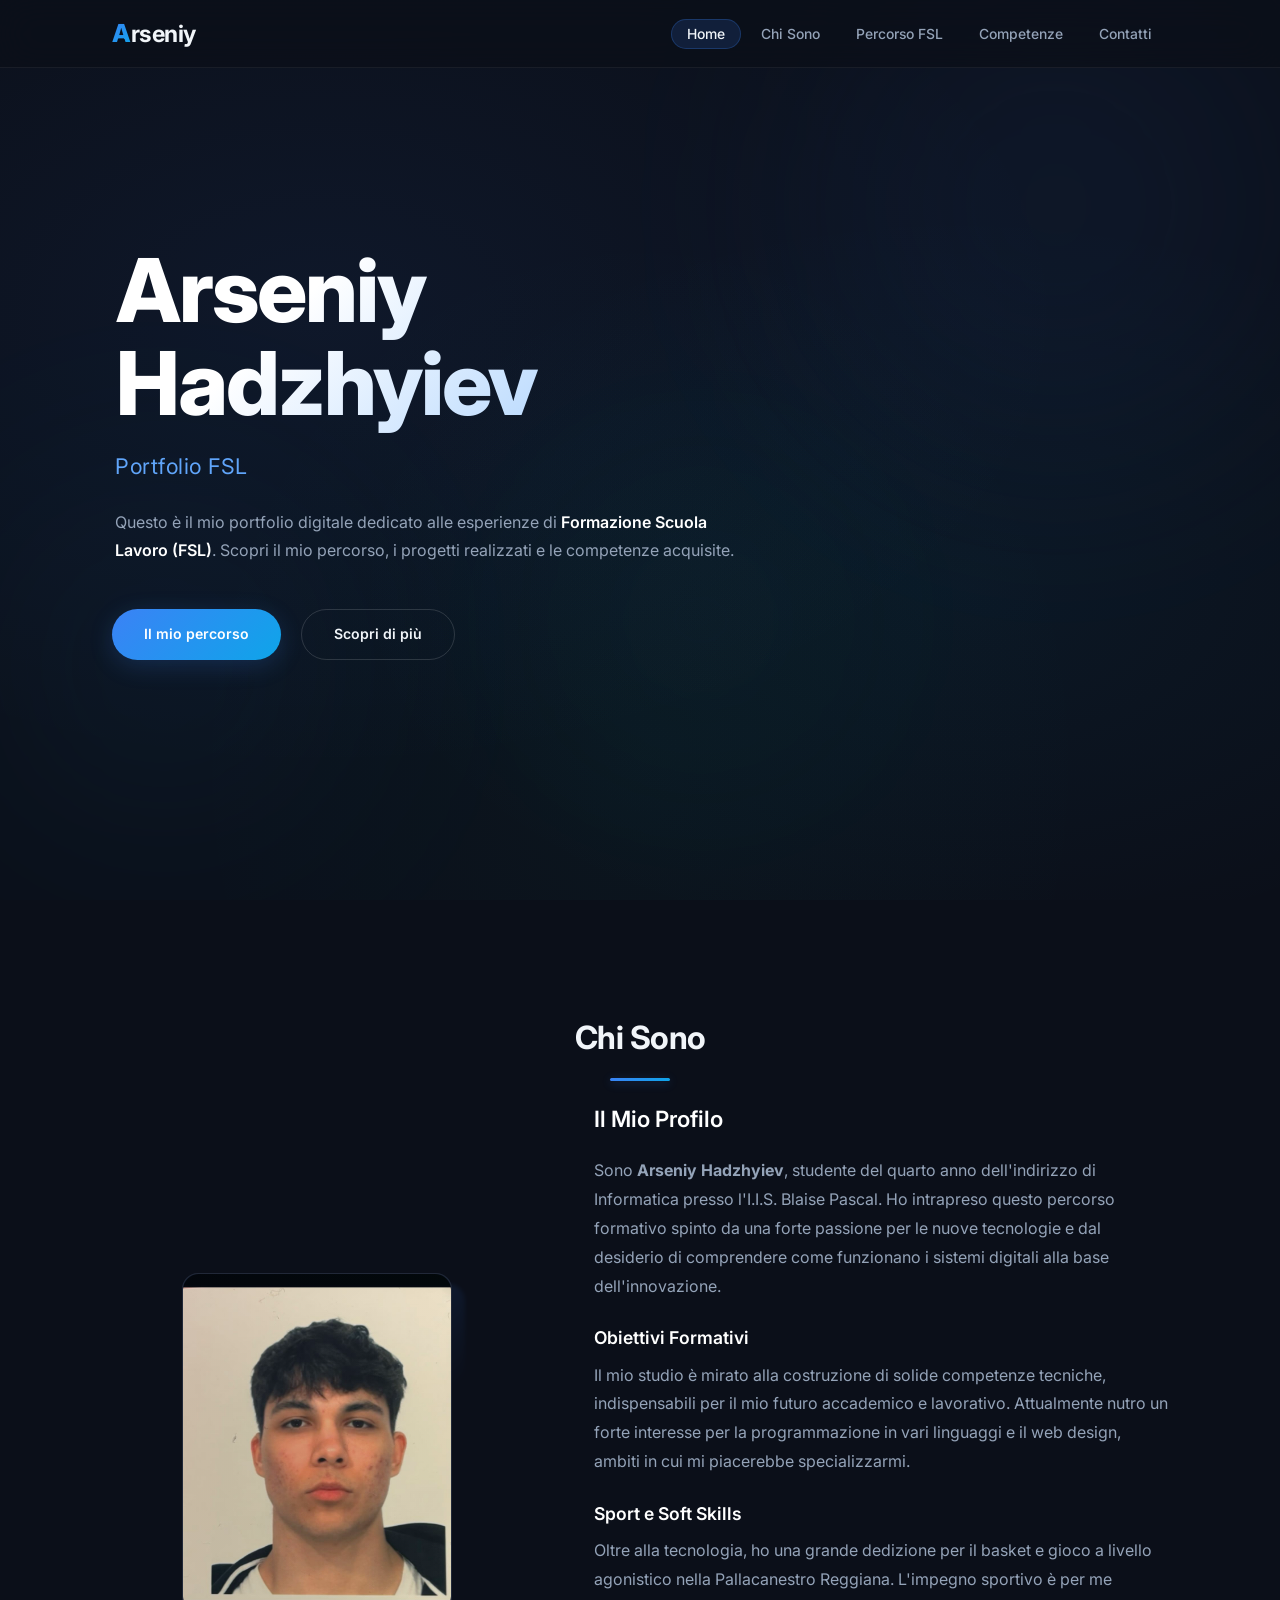
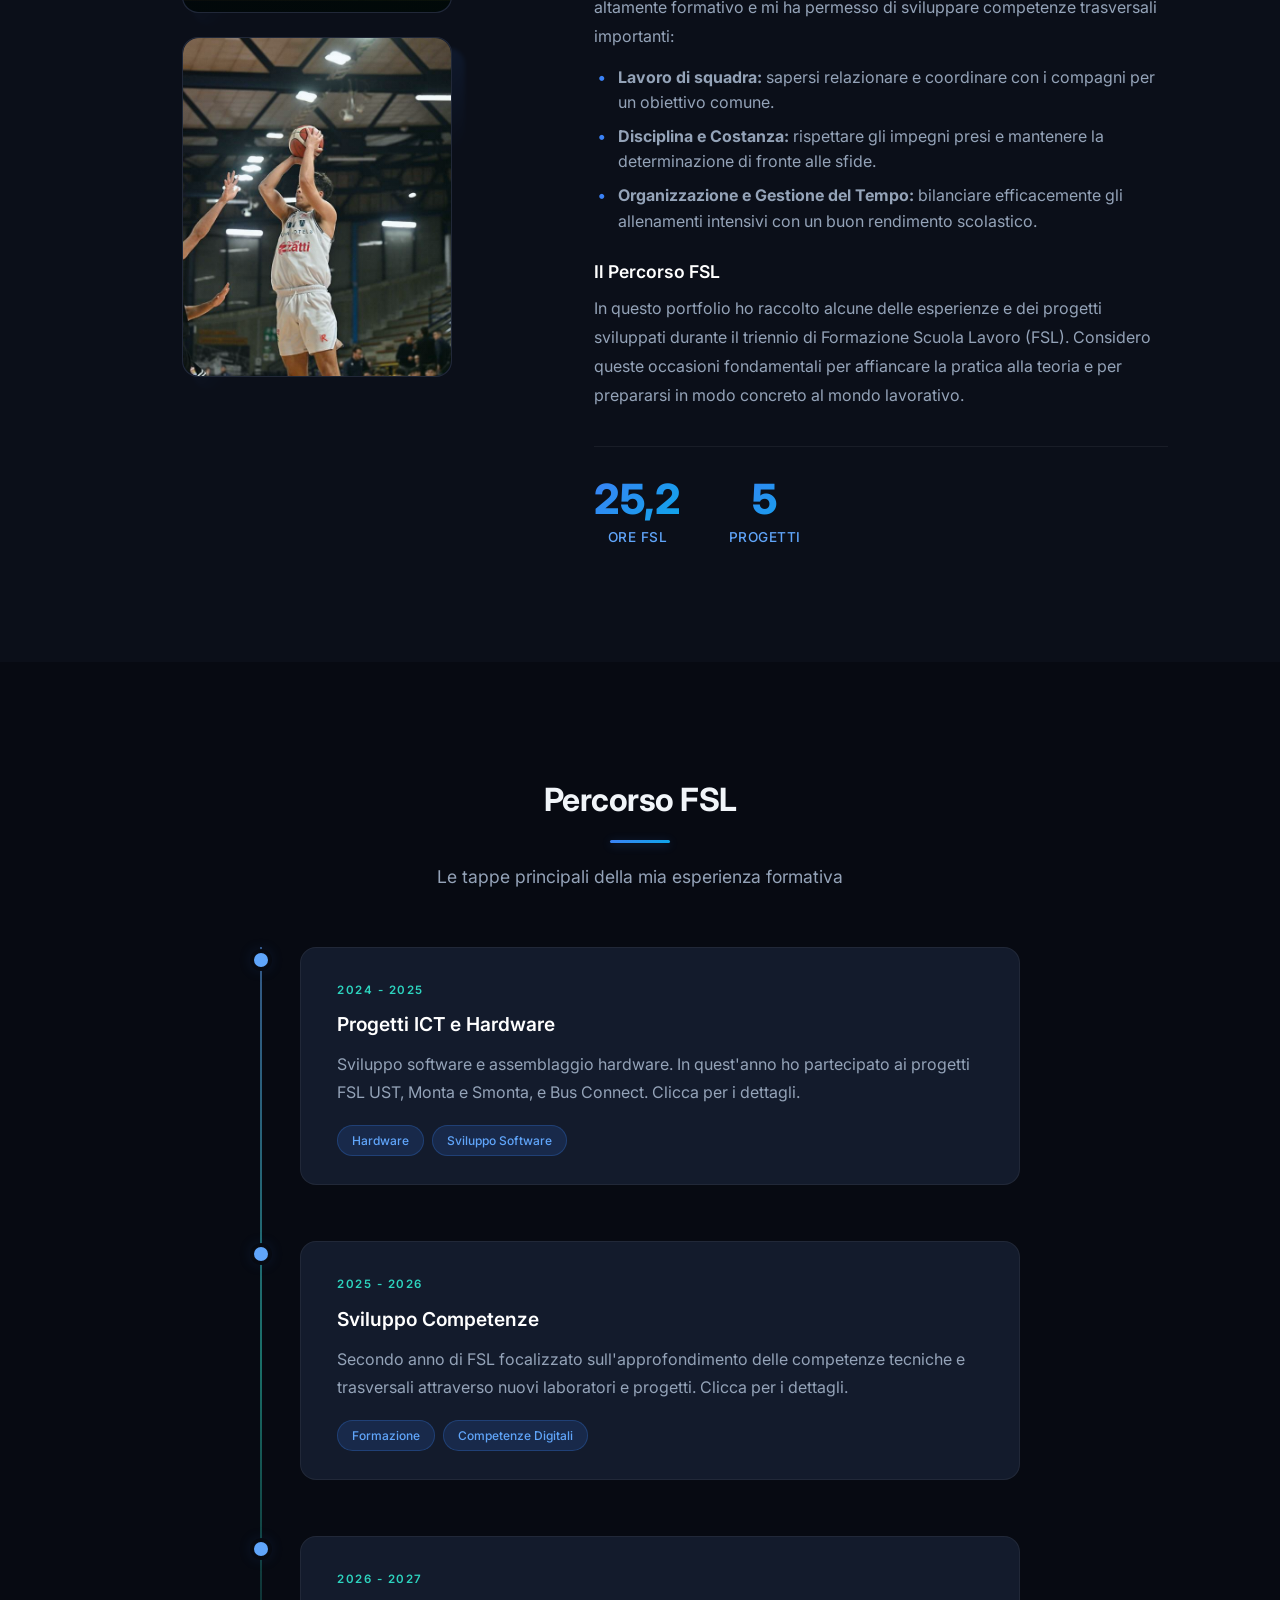
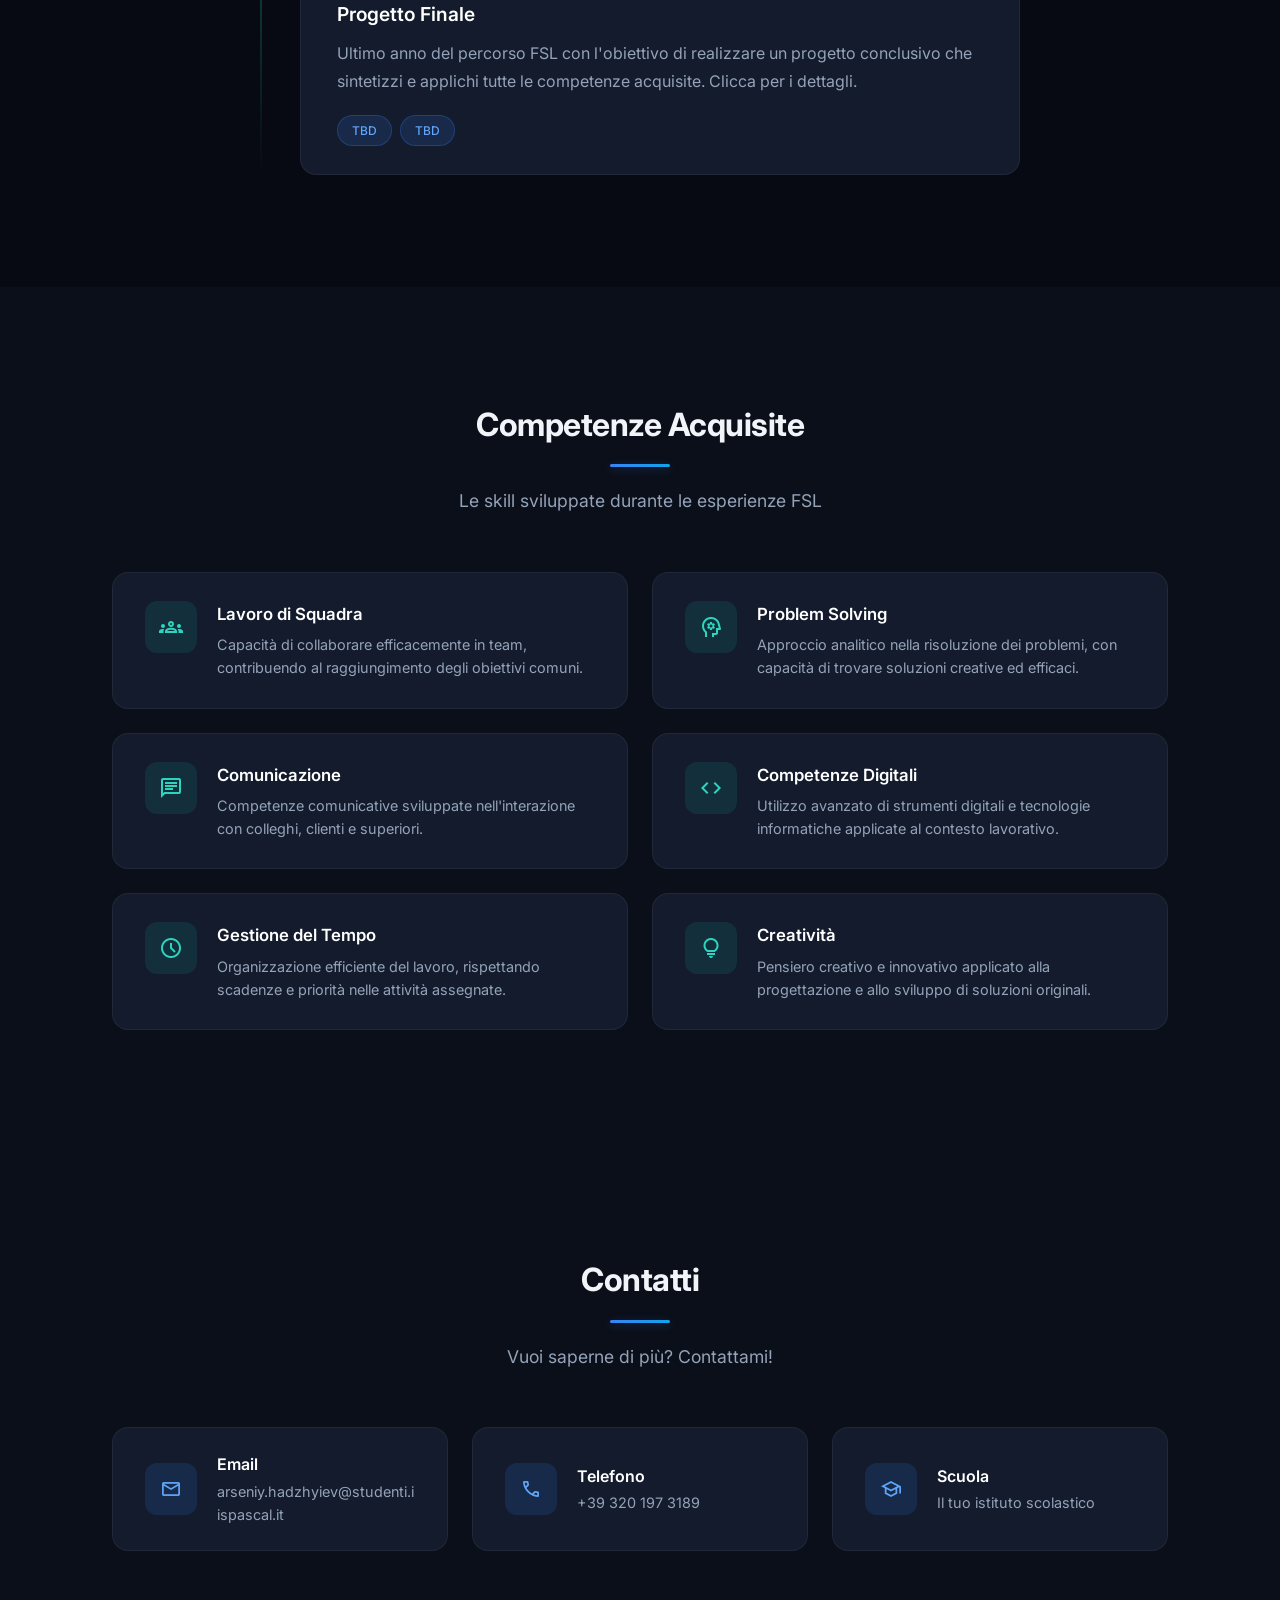
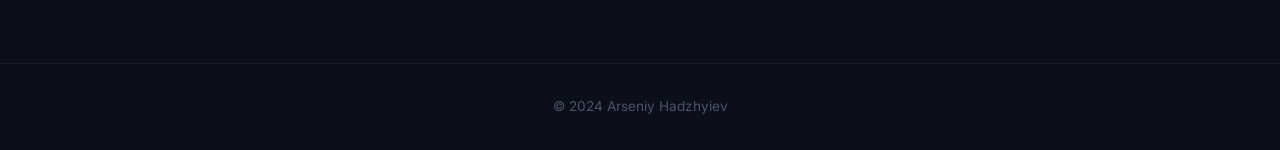
==== commit 2fe95431: "Update index.html" ====
--- a/index.html
+++ b/index.html
@@ -73,7 +73,7 @@
                     <!-- Foto Principale -->
                     <div class="about-img-wrapper">
                         <div class="about-img-placeholder">
-                            <img src="io.avif" alt="Foto Profilo">
+                            <img src="o.avif" alt="Foto Profilo">
                         </div>
                         <div class="about-img-border"></div>
                     </div>
